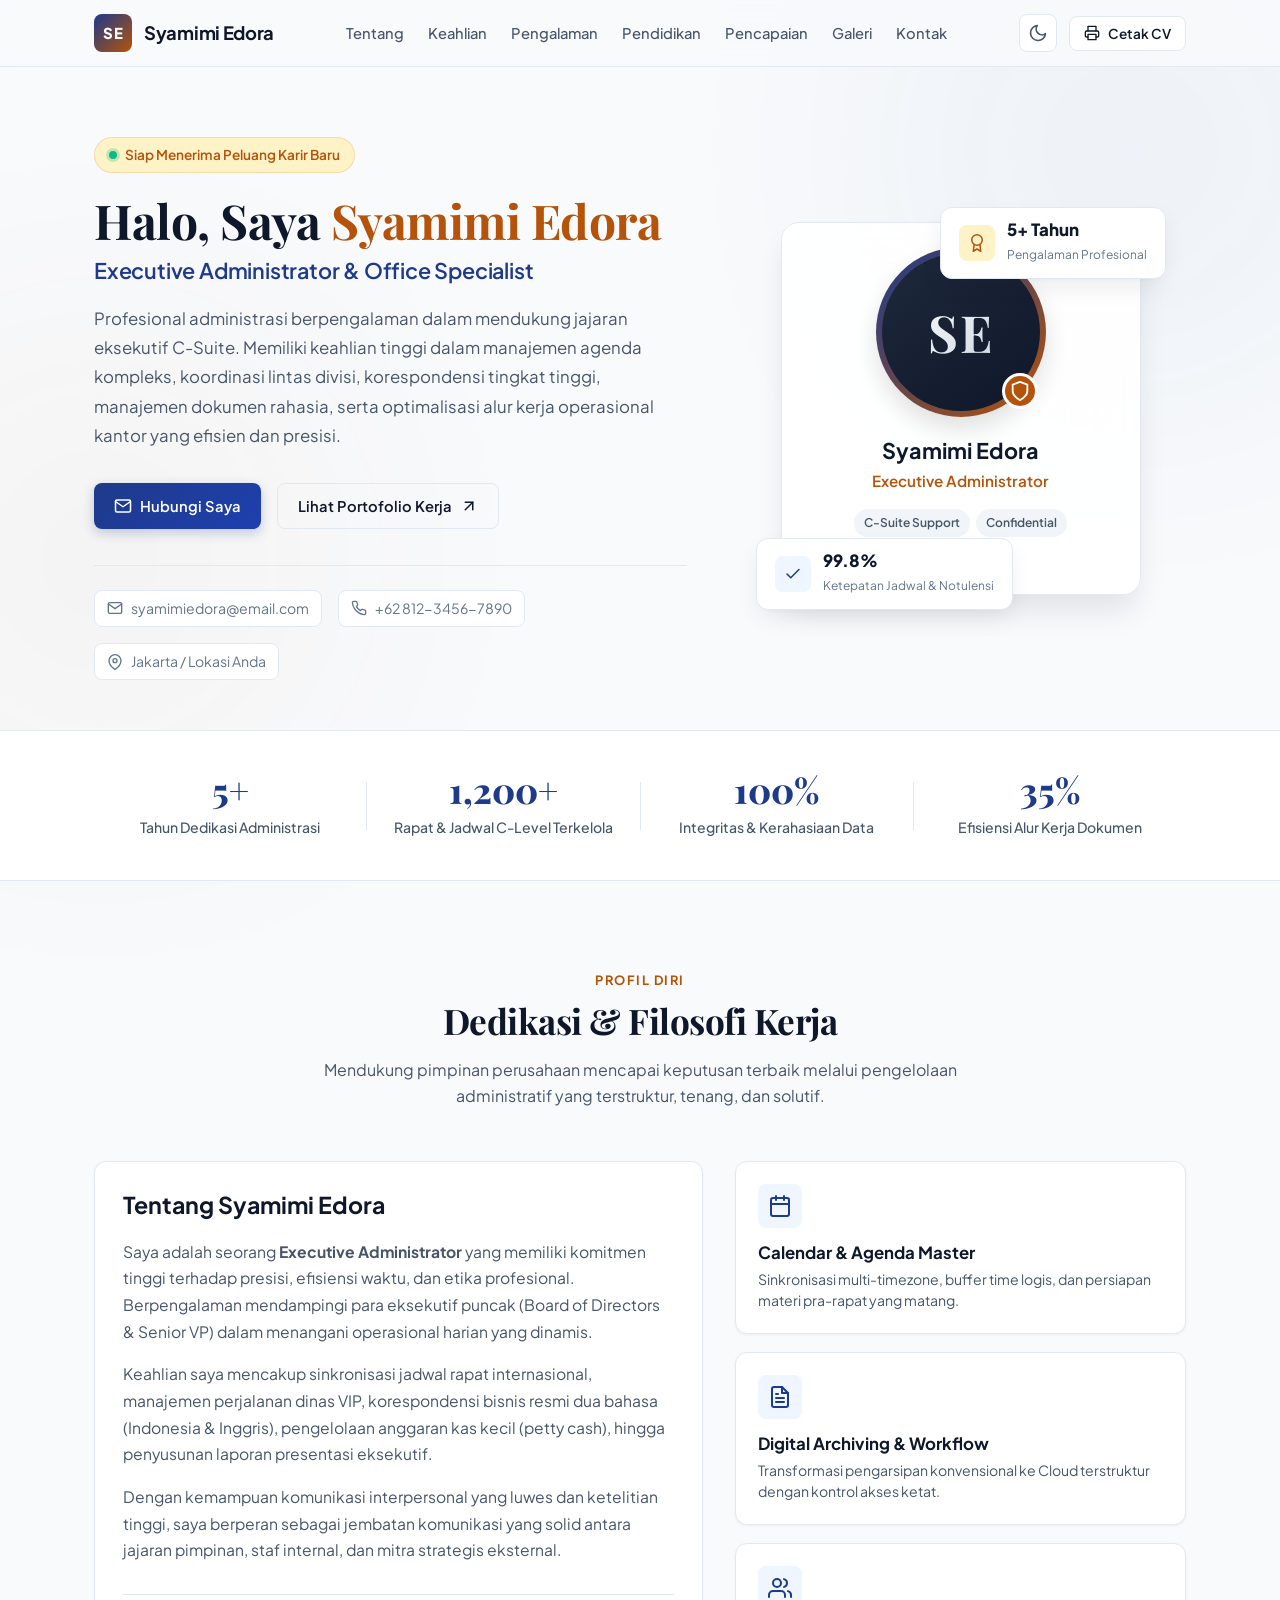
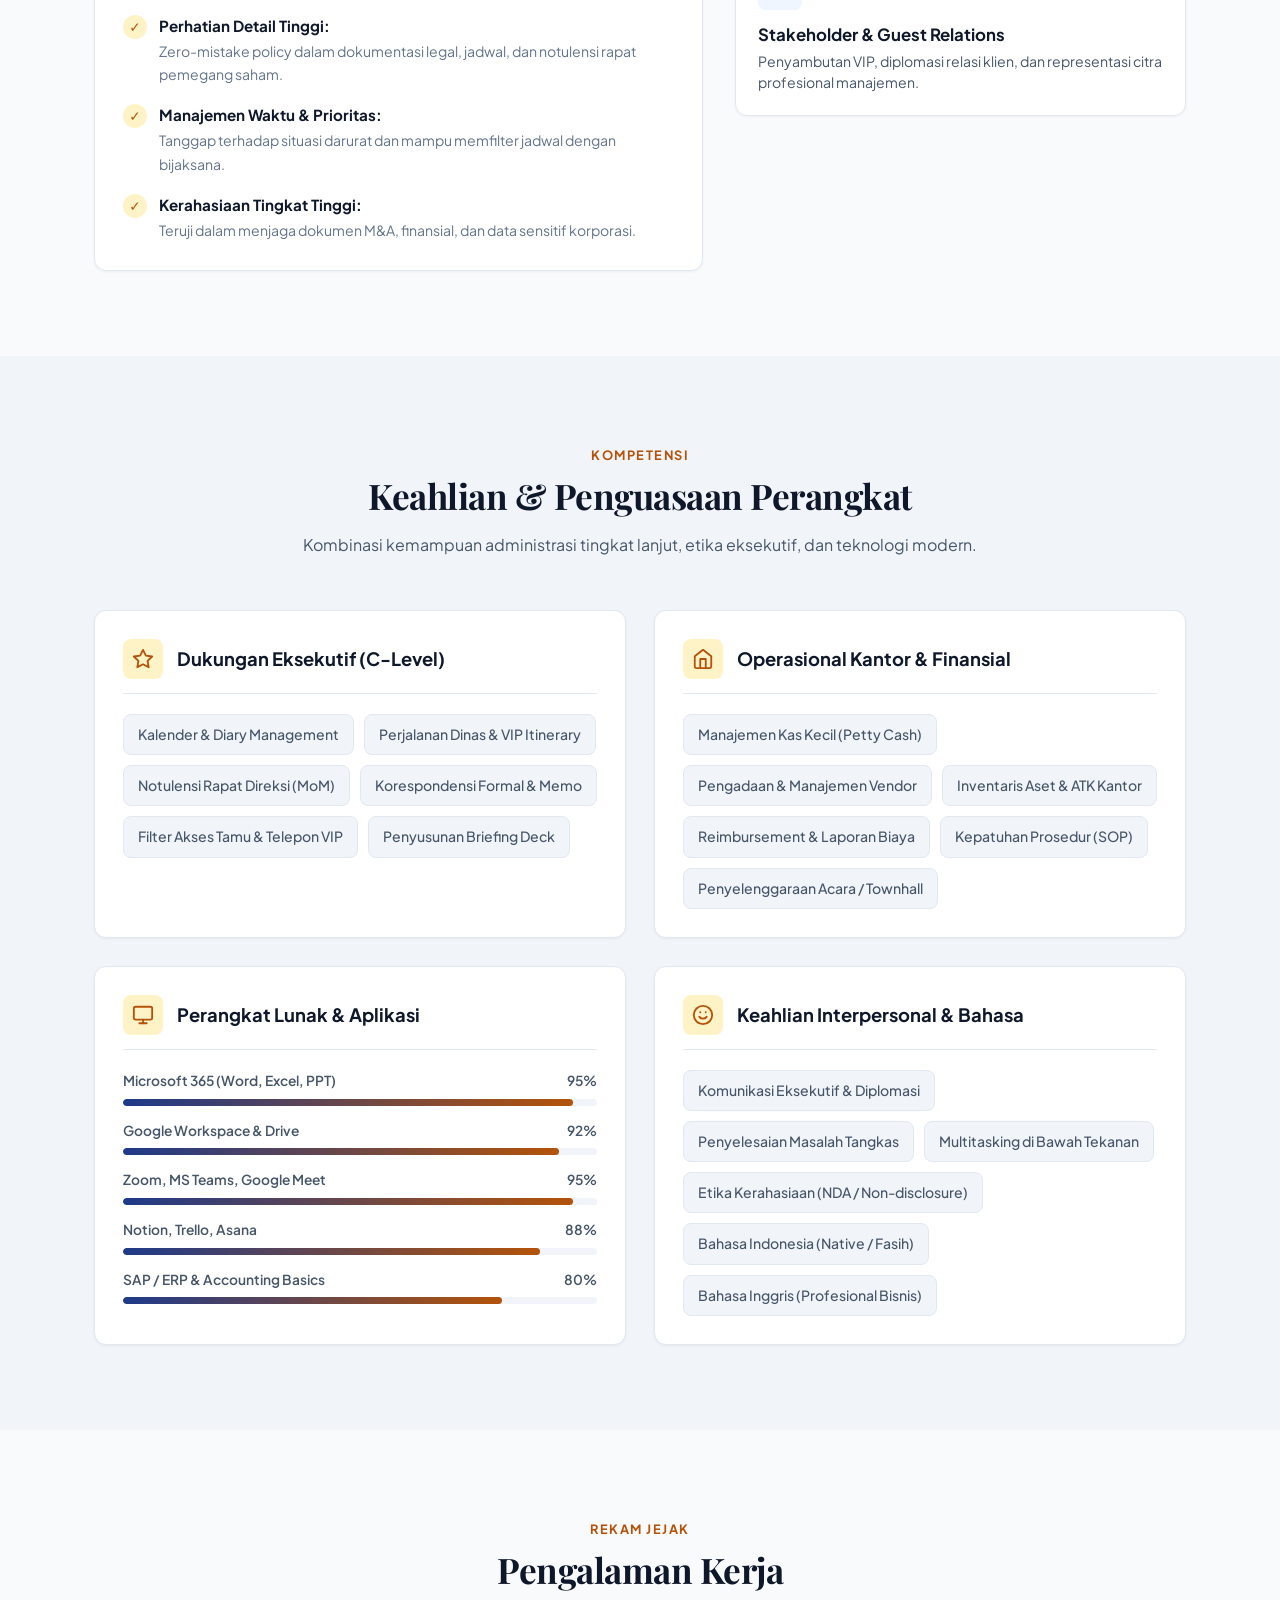
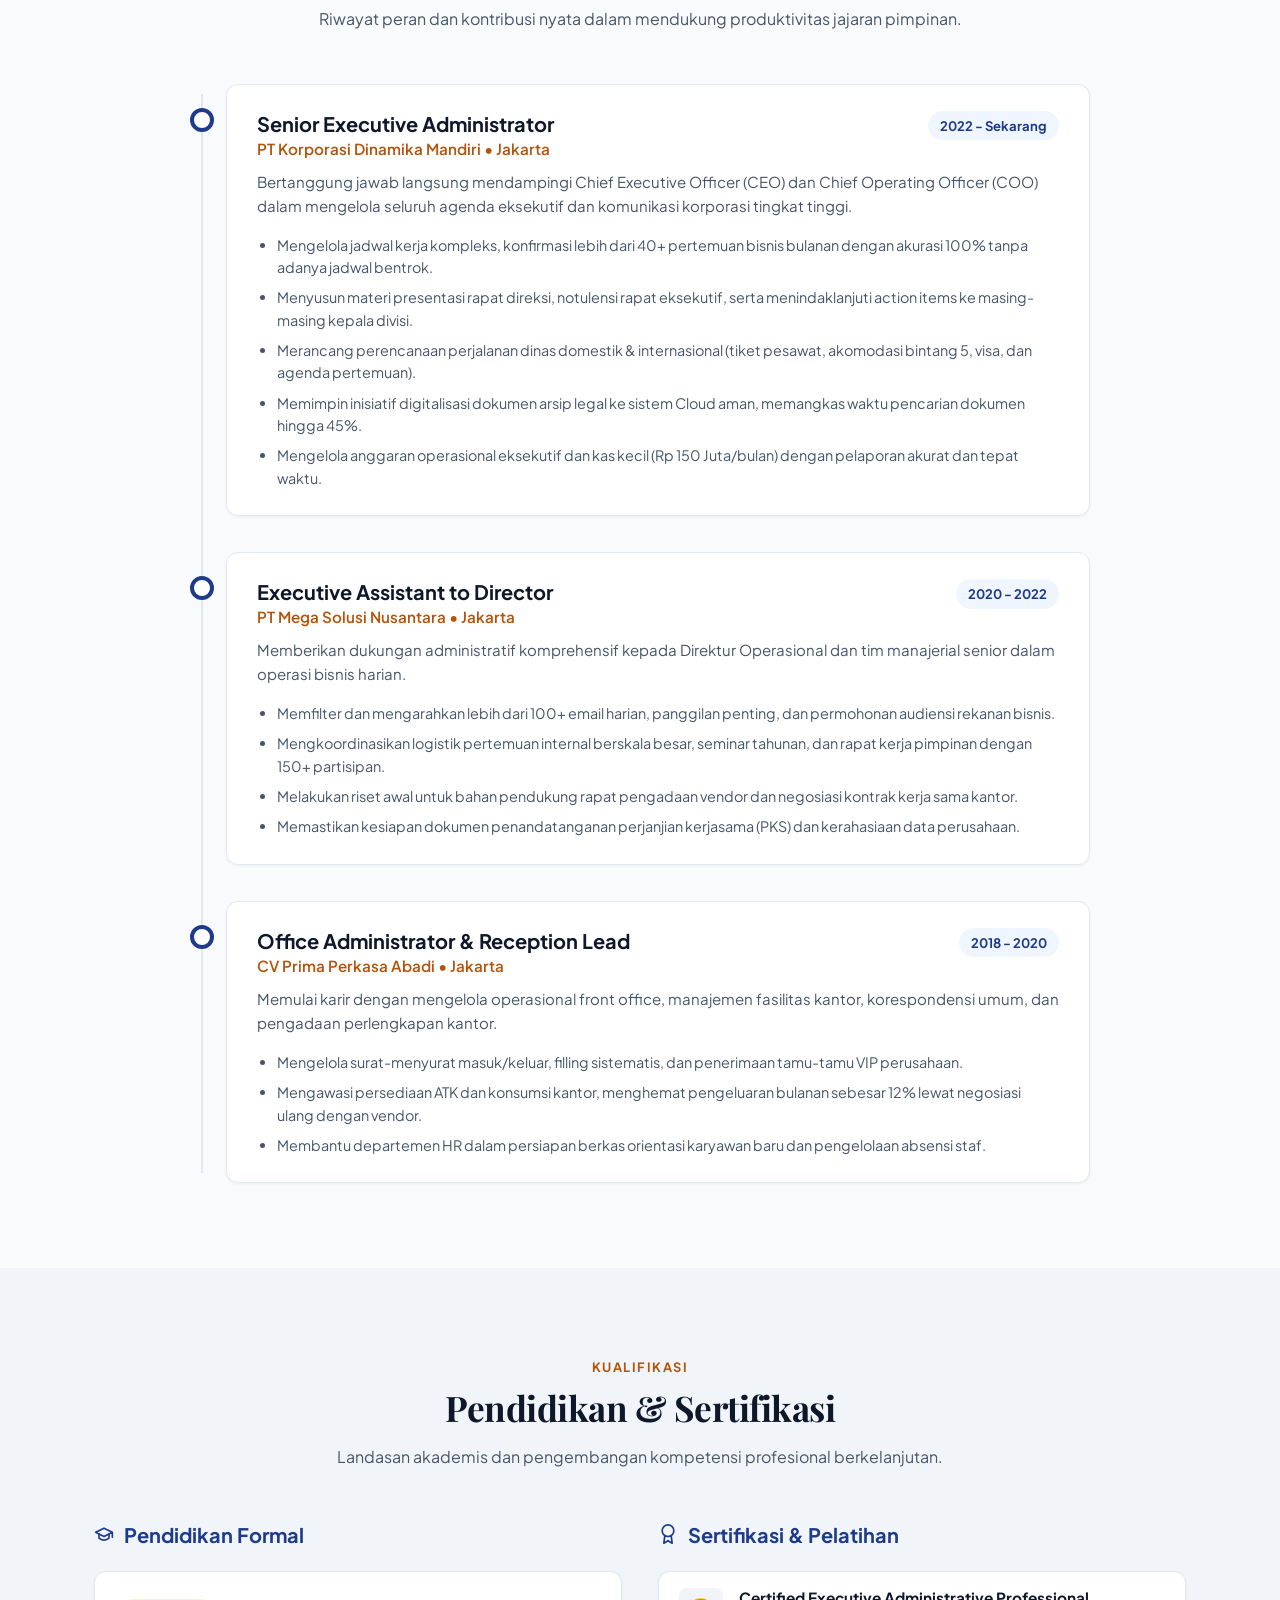
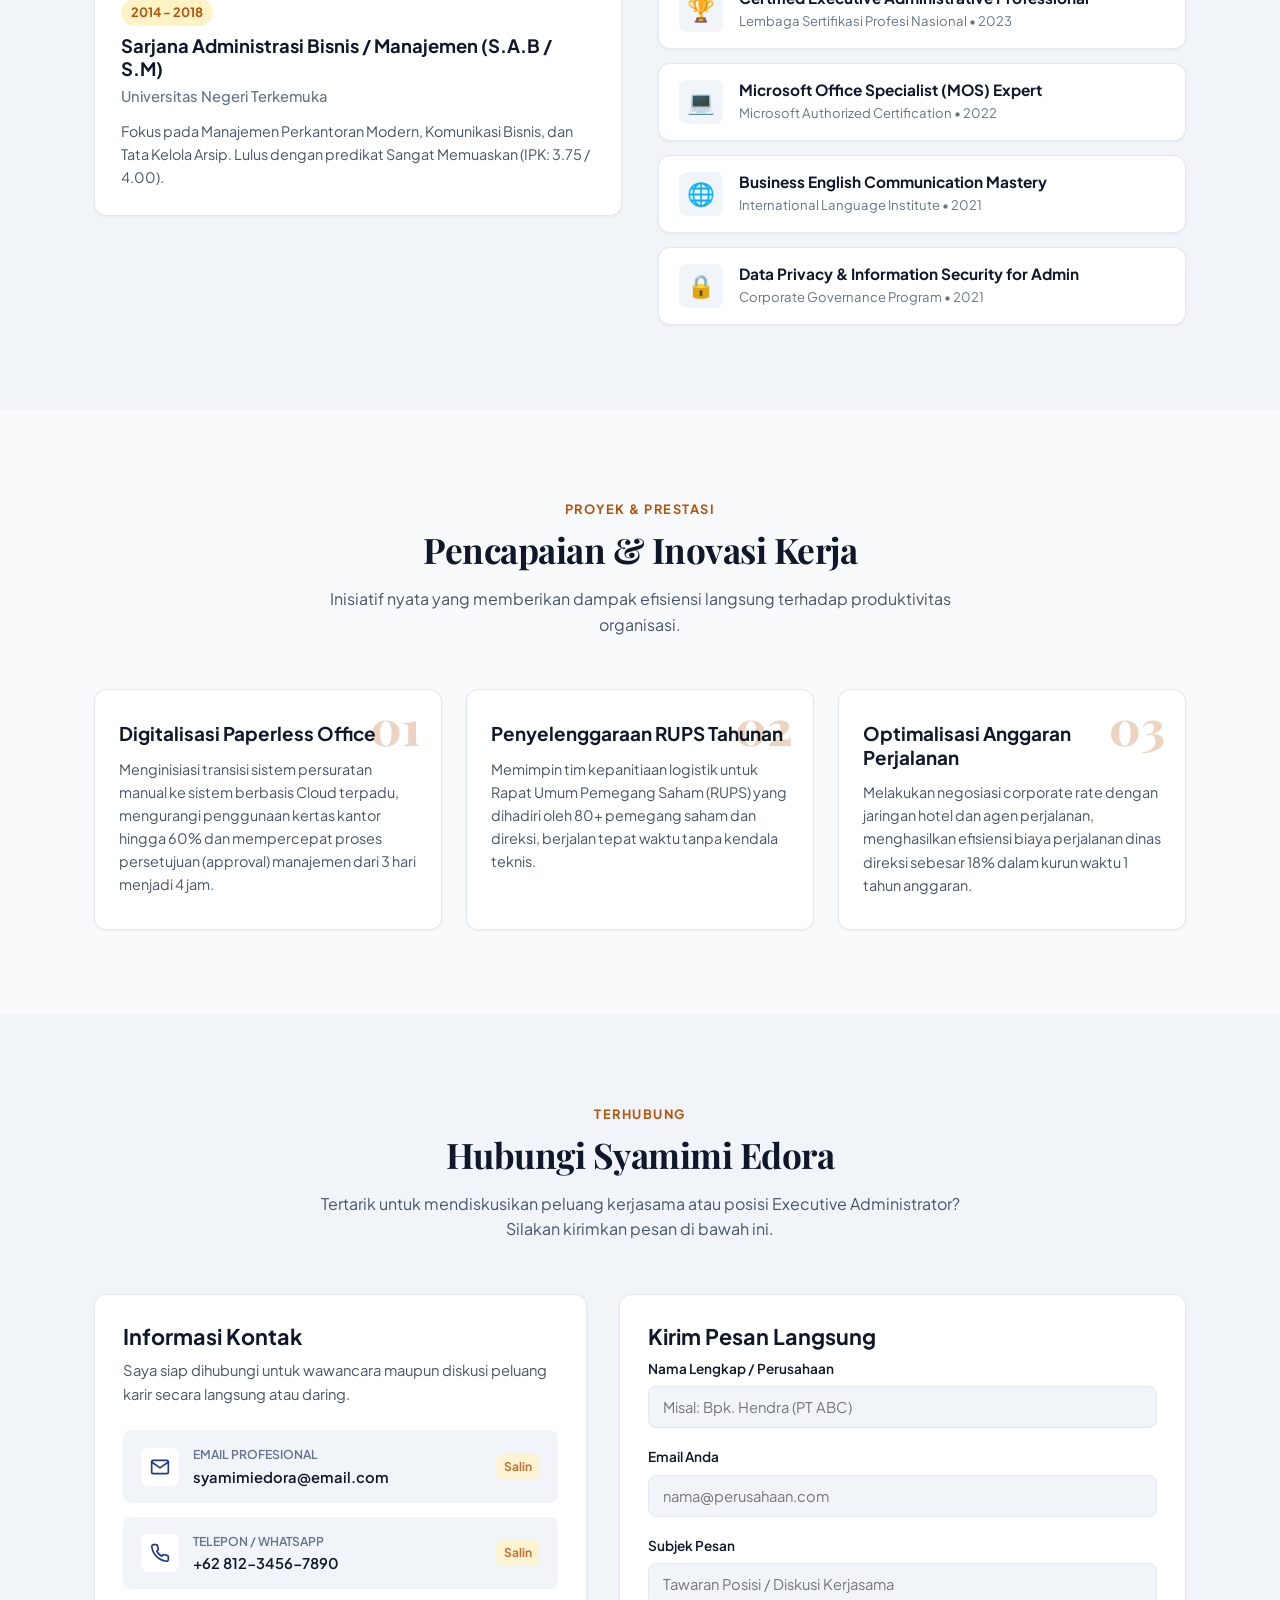
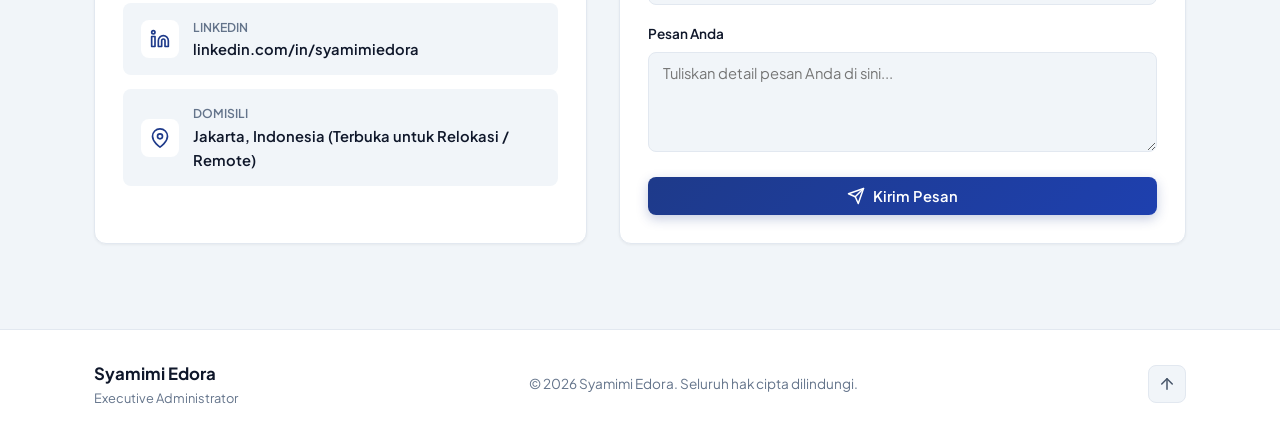
==== index.html @ 19a891e6 "Initial commit: Website CV dan Galeri Kegiatan Syamimi Edora" ====
<!DOCTYPE html>
<html lang="id">
<head>
    <meta charset="UTF-8">
    <meta name="viewport" content="width=device-width, initial-scale=1.0">
    <meta name="description" content="Curriculum Vitae Profesional Syamimi Edora - Executive Administrator / Executive Assistant">
    <meta name="keywords" content="Syamimi Edora, CV, Executive Admin, Executive Assistant, Administrasi Perkantoran">
    <title>Syamimi Edora | Executive Administrator CV</title>
    
    <!-- Google Fonts -->
    <link rel="preconnect" href="https://fonts.googleapis.com">
    <link rel="preconnect" href="https://fonts.gstatic.com" crossorigin>
    <link href="https://fonts.googleapis.com/css2?family=Plus+Jakarta+Sans:wght@300;400;500;600;700;800&family=Playfair+Display:ital,wght@0,600;0,700;1,600&display=swap" rel="stylesheet">
    
    <!-- CSS File -->
    <link rel="stylesheet" href="style.css">
</head>
<body>
    <!-- Background Gradient Glows -->
    <div class="bg-glow bg-glow-1"></div>
    <div class="bg-glow bg-glow-2"></div>

    <!-- Navigation Header -->
    <header class="navbar" id="navbar">
        <div class="nav-container">
            <a href="#hero" class="nav-logo">
                <span class="logo-badge">SE</span>
                <span class="logo-text">Syamimi Edora</span>
            </a>

            <nav class="nav-menu" id="navMenu">
                <a href="#tentang" class="nav-link">Tentang</a>
                <a href="#keahlian" class="nav-link">Keahlian</a>
                <a href="#pengalaman" class="nav-link">Pengalaman</a>
                <a href="#pendidikan" class="nav-link">Pendidikan</a>
                <a href="#pencapaian" class="nav-link">Pencapaian</a>
                <a href="galeri.html" class="nav-link">Galeri</a>
                <a href="#kontak" class="nav-link">Kontak</a>
            </nav>

            <div class="nav-actions">
                <!-- Theme Toggle Button -->
                <button id="themeToggle" class="btn-icon" aria-label="Ganti Tema Mode">
                    <svg class="sun-icon" xmlns="http://www.w3.org/2000/svg" width="20" height="20" viewBox="0 0 24 24" fill="none" stroke="currentColor" stroke-width="2" stroke-linecap="round" stroke-linejoin="round"><circle cx="12" cy="12" r="5"/><path d="M12 1v2M12 21v2M4.2 4.2l1.4 1.4M18.4 18.4l1.4 1.4M1 12h2M21 12h2M4.2 19.8l1.4-1.4M18.4 5.6l1.4-1.4"/></svg>
                    <svg class="moon-icon" xmlns="http://www.w3.org/2000/svg" width="20" height="20" viewBox="0 0 24 24" fill="none" stroke="currentColor" stroke-width="2" stroke-linecap="round" stroke-linejoin="round"><path d="M21 12.79A9 9 0 1 1 11.21 3 7 7 0 0 0 21 12.79z"/></svg>
                </button>

                <!-- Print / PDF Button -->
                <button id="printBtn" class="btn btn-secondary btn-sm" title="Cetak atau simpan sebagai PDF">
                    <svg xmlns="http://www.w3.org/2000/svg" width="16" height="16" viewBox="0 0 24 24" fill="none" stroke="currentColor" stroke-width="2" stroke-linecap="round" stroke-linejoin="round"><polyline points="6 9 6 2 18 2 18 9"/><path d="M6 18H4a2 2 0 0 1-2-2v-5a2 2 0 0 1 2-2h16a2 2 0 0 1 2 2v5a2 2 0 0 1-2 2h-2"/><rect x="6" y="14" width="12" height="8"/></svg>
                    <span>Cetak CV</span>
                </button>

                <!-- Mobile Menu Toggle -->
                <button id="mobileMenuBtn" class="mobile-toggle" aria-label="Buka Menu">
                    <span></span>
                    <span></span>
                    <span></span>
                </button>
            </div>
        </div>
    </header>

    <main>
        <!-- Hero Section -->
        <section class="hero-section" id="hero">
            <div class="container hero-grid">
                <div class="hero-content">
                    <div class="hero-badge">
                        <span class="status-dot"></span>
                        <span>Siap Menerima Peluang Karir Baru</span>
                    </div>

                    <h1 class="hero-title">
                        Halo, Saya <span class="highlight">Syamimi Edora</span>
                    </h1>
                    <h2 class="hero-subtitle">Executive Administrator & Office Specialist</h2>

                    <p class="hero-description">
                        Profesional administrasi berpengalaman dalam mendukung jajaran eksekutif C-Suite. Memiliki keahlian tinggi dalam manajemen agenda kompleks, koordinasi lintas divisi, korespondensi tingkat tinggi, manajemen dokumen rahasia, serta optimalisasi alur kerja operasional kantor yang efisien dan presisi.
                    </p>

                    <div class="hero-cta">
                        <a href="#kontak" class="btn btn-primary">
                            <svg xmlns="http://www.w3.org/2000/svg" width="18" height="18" viewBox="0 0 24 24" fill="none" stroke="currentColor" stroke-width="2" stroke-linecap="round" stroke-linejoin="round"><path d="M4 4h16c1.1 0 2 .9 2 2v12c0 1.1-.9 2-2 2H4c-1.1 0-2-.9-2-2V6c0-1.1.9-2 2-2z"/><polyline points="22,6 12,13 2,6"/></svg>
                            <span>Hubungi Saya</span>
                        </a>
                        <a href="#pengalaman" class="btn btn-outline">
                            <span>Lihat Portofolio Kerja</span>
                            <svg xmlns="http://www.w3.org/2000/svg" width="18" height="18" viewBox="0 0 24 24" fill="none" stroke="currentColor" stroke-width="2" stroke-linecap="round" stroke-linejoin="round"><line x1="7" y1="17" x2="17" y2="7"/><polyline points="7 7 17 7 17 17"/></svg>
                        </a>
                    </div>

                    <!-- Contact Quick Info -->
                    <div class="hero-quick-info">
                        <div class="info-item" onclick="copyText('syamimiedora@email.com', 'Email berhasil disalin!')">
                            <svg xmlns="http://www.w3.org/2000/svg" width="16" height="16" viewBox="0 0 24 24" fill="none" stroke="currentColor" stroke-width="2" stroke-linecap="round" stroke-linejoin="round"><path d="M4 4h16c1.1 0 2 .9 2 2v12c0 1.1-.9 2-2 2H4c-1.1 0-2-.9-2-2V6c0-1.1.9-2 2-2z"/><polyline points="22,6 12,13 2,6"/></svg>
                            <span>syamimiedora@email.com</span>
                        </div>
                        <div class="info-item" onclick="copyText('+62 812-3456-7890', 'Nomor telepon disalin!')">
                            <svg xmlns="http://www.w3.org/2000/svg" width="16" height="16" viewBox="0 0 24 24" fill="none" stroke="currentColor" stroke-width="2" stroke-linecap="round" stroke-linejoin="round"><path d="M22 16.92v3a2 2 0 0 1-2.18 2 19.79 19.79 0 0 1-8.63-3.07 19.5 19.5 0 0 1-6-6 19.79 19.79 0 0 1-3.07-8.67A2 2 0 0 1 4.11 2h3a2 2 0 0 1 2 1.72 12.84 12.84 0 0 0 .7 2.81 2 2 0 0 1-.45 2.11L8.09 9.91a16 16 0 0 0 6 6l1.27-1.27a2 2 0 0 1 2.11-.45 12.84 12.84 0 0 0 2.81.7A2 2 0 0 1 22 16.92z"/></svg>
                            <span>+62 812-3456-7890</span>
                        </div>
                        <div class="info-item">
                            <svg xmlns="http://www.w3.org/2000/svg" width="16" height="16" viewBox="0 0 24 24" fill="none" stroke="currentColor" stroke-width="2" stroke-linecap="round" stroke-linejoin="round"><path d="M21 10c0 7-9 13-9 13s-9-6-9-13a9 9 0 0 1 18 0z"/><circle cx="12" cy="10" r="3"/></svg>
                            <span>Jakarta / Lokasi Anda</span>
                        </div>
                    </div>
                </div>

                <!-- Hero Profile Card / Avatar -->
                <div class="hero-visual">
                    <div class="profile-card">
                        <div class="card-glass-frame">
                            <div class="profile-image-container">
                                <!-- Placeholder avatar with modern illustration or user photo -->
                                <div class="avatar-placeholder">
                                    <span class="avatar-initials">SE</span>
                                    <div class="avatar-badge-icon">
                                        <svg xmlns="http://www.w3.org/2000/svg" width="22" height="22" viewBox="0 0 24 24" fill="none" stroke="currentColor" stroke-width="2" stroke-linecap="round" stroke-linejoin="round"><path d="M12 22s8-4 8-10V5l-8-3-8 3v7c0 6 8 10 8 10z"/></svg>
                                    </div>
                                </div>
                            </div>
                            <div class="profile-card-details">
                                <h3 class="profile-name">Syamimi Edora</h3>
                                <p class="profile-role">Executive Administrator</p>
                                <div class="profile-tags">
                                    <span class="tag">C-Suite Support</span>
                                    <span class="tag">Confidential</span>
                                    <span class="tag">Workflow Pro</span>
                                </div>
                            </div>
                        </div>

                        <!-- Floating Stat Badge 1 -->
                        <div class="floating-badge badge-top-right">
                            <div class="badge-icon icon-gold">
                                <svg xmlns="http://www.w3.org/2000/svg" width="18" height="18" viewBox="0 0 24 24" fill="none" stroke="currentColor" stroke-width="2" stroke-linecap="round" stroke-linejoin="round"><circle cx="12" cy="8" r="7"/><polyline points="8.21 13.89 7 23 12 20 17 23 15.79 13.88"/></svg>
                            </div>
                            <div>
                                <strong class="badge-num">5+ Tahun</strong>
                                <span class="badge-lbl">Pengalaman Profesional</span>
                            </div>
                        </div>

                        <!-- Floating Stat Badge 2 -->
                        <div class="floating-badge badge-bottom-left">
                            <div class="badge-icon icon-blue">
                                <svg xmlns="http://www.w3.org/2000/svg" width="18" height="18" viewBox="0 0 24 24" fill="none" stroke="currentColor" stroke-width="2" stroke-linecap="round" stroke-linejoin="round"><polyline points="20 6 9 17 4 12"/></svg>
                            </div>
                            <div>
                                <strong class="badge-num">99.8%</strong>
                                <span class="badge-lbl">Ketepatan Jadwal & Notulensi</span>
                            </div>
                        </div>
                    </div>
                </div>
            </div>
        </section>

        <!-- Stats / Overview Banner -->
        <section class="metrics-banner">
            <div class="container banner-grid">
                <div class="metric-box">
                    <span class="metric-number">5+</span>
                    <span class="metric-label">Tahun Dedikasi Administrasi</span>
                </div>
                <div class="metric-divider"></div>
                <div class="metric-box">
                    <span class="metric-number">1,200+</span>
                    <span class="metric-label">Rapat & Jadwal C-Level Terkelola</span>
                </div>
                <div class="metric-divider"></div>
                <div class="metric-box">
                    <span class="metric-number">100%</span>
                    <span class="metric-label">Integritas & Kerahasiaan Data</span>
                </div>
                <div class="metric-divider"></div>
                <div class="metric-box">
                    <span class="metric-number">35%</span>
                    <span class="metric-label">Efisiensi Alur Kerja Dokumen</span>
                </div>
            </div>
        </section>

        <!-- Tentang Saya Section -->
        <section class="section" id="tentang">
            <div class="container">
                <div class="section-header">
                    <span class="section-tag">PROFIL DIRI</span>
                    <h2 class="section-title">Dedikasi & Filosofi Kerja</h2>
                    <p class="section-desc">Mendukung pimpinan perusahaan mencapai keputusan terbaik melalui pengelolaan administratif yang terstruktur, tenang, dan solutif.</p>
                </div>

                <div class="about-grid">
                    <div class="about-text-card card">
                        <h3 class="card-title">Tentang Syamimi Edora</h3>
                        <p class="paragraph">
                            Saya adalah seorang <strong>Executive Administrator</strong> yang memiliki komitmen tinggi terhadap presisi, efisiensi waktu, dan etika profesional. Berpengalaman mendampingi para eksekutif puncak (Board of Directors & Senior VP) dalam menangani operasional harian yang dinamis.
                        </p>
                        <p class="paragraph">
                            Keahlian saya mencakup sinkronisasi jadwal rapat internasional, manajemen perjalanan dinas VIP, korespondensi bisnis resmi dua bahasa (Indonesia & Inggris), pengelolaan anggaran kas kecil (petty cash), hingga penyusunan laporan presentasi eksekutif.
                        </p>
                        <p class="paragraph">
                            Dengan kemampuan komunikasi interpersonal yang luwes dan ketelitian tinggi, saya berperan sebagai jembatan komunikasi yang solid antara jajaran pimpinan, staf internal, dan mitra strategis eksternal.
                        </p>

                        <div class="about-highlights">
                            <div class="highlight-item">
                                <span class="check-icon">✓</span>
                                <div>
                                    <strong>Perhatian Detail Tinggi:</strong>
                                    <p>Zero-mistake policy dalam dokumentasi legal, jadwal, dan notulensi rapat pemegang saham.</p>
                                </div>
                            </div>
                            <div class="highlight-item">
                                <span class="check-icon">✓</span>
                                <div>
                                    <strong>Manajemen Waktu & Prioritas:</strong>
                                    <p>Tanggap terhadap situasi darurat dan mampu memfilter jadwal dengan bijaksana.</p>
                                </div>
                            </div>
                            <div class="highlight-item">
                                <span class="check-icon">✓</span>
                                <div>
                                    <strong>Kerahasiaan Tingkat Tinggi:</strong>
                                    <p>Teruji dalam menjaga dokumen M&A, finansial, dan data sensitif korporasi.</p>
                                </div>
                            </div>
                        </div>
                    </div>

                    <div class="about-side-cards">
                        <div class="card pillar-card">
                            <div class="pillar-icon">
                                <svg xmlns="http://www.w3.org/2000/svg" width="24" height="24" viewBox="0 0 24 24" fill="none" stroke="currentColor" stroke-width="2" stroke-linecap="round" stroke-linejoin="round"><rect x="3" y="4" width="18" height="18" rx="2" ry="2"/><line x1="16" y1="2" x2="16" y2="6"/><line x1="8" y1="2" x2="8" y2="6"/><line x1="3" y1="10" x2="21" y2="10"/></svg>
                            </div>
                            <h4>Calendar & Agenda Master</h4>
                            <p>Sinkronisasi multi-timezone, buffer time logis, dan persiapan materi pra-rapat yang matang.</p>
                        </div>

                        <div class="card pillar-card">
                            <div class="pillar-icon">
                                <svg xmlns="http://www.w3.org/2000/svg" width="24" height="24" viewBox="0 0 24 24" fill="none" stroke="currentColor" stroke-width="2" stroke-linecap="round" stroke-linejoin="round"><path d="M14 2H6a2 2 0 0 0-2 2v16a2 2 0 0 0 2 2h12a2 2 0 0 0 2-2V8z"/><polyline points="14 2 14 8 20 8"/><line x1="16" y1="13" x2="8" y2="13"/><line x1="16" y1="17" x2="8" y2="17"/><polyline points="10 9 9 9 8 9"/></svg>
                            </div>
                            <h4>Digital Archiving & Workflow</h4>
                            <p>Transformasi pengarsipan konvensional ke Cloud terstruktur dengan kontrol akses ketat.</p>
                        </div>

                        <div class="card pillar-card">
                            <div class="pillar-icon">
                                <svg xmlns="http://www.w3.org/2000/svg" width="24" height="24" viewBox="0 0 24 24" fill="none" stroke="currentColor" stroke-width="2" stroke-linecap="round" stroke-linejoin="round"><path d="M17 21v-2a4 4 0 0 0-4-4H5a4 4 0 0 0-4 4v2"/><circle cx="9" cy="7" r="4"/><path d="M23 21v-2a4 4 0 0 0-3-3.87"/><path d="M16 3.13a4 4 0 0 1 0 7.75"/></svg>
                            </div>
                            <h4>Stakeholder & Guest Relations</h4>
                            <p>Penyambutan VIP, diplomasi relasi klien, dan representasi citra profesional manajemen.</p>
                        </div>
                    </div>
                </div>
            </div>
        </section>

        <!-- Keahlian & Kompetensi Section -->
        <section class="section bg-alt" id="keahlian">
            <div class="container">
                <div class="section-header">
                    <span class="section-tag">KOMPETENSI</span>
                    <h2 class="section-title">Keahlian & Penguasaan Perangkat</h2>
                    <p class="section-desc">Kombinasi kemampuan administrasi tingkat lanjut, etika eksekutif, dan teknologi modern.</p>
                </div>

                <div class="skills-grid">
                    <!-- Kategori 1: Dukungan Eksekutif -->
                    <div class="card skill-group">
                        <div class="skill-group-header">
                            <div class="skill-icon-wrap">
                                <svg xmlns="http://www.w3.org/2000/svg" width="22" height="22" viewBox="0 0 24 24" fill="none" stroke="currentColor" stroke-width="2" stroke-linecap="round" stroke-linejoin="round"><polygon points="12 2 15.09 8.26 22 9.27 17 14.14 18.18 21.02 12 17.77 5.82 21.02 7 14.14 2 9.27 8.91 8.26 12 2"/></svg>
                            </div>
                            <h3>Dukungan Eksekutif (C-Level)</h3>
                        </div>
                        <ul class="skill-pill-list">
                            <li><span>Kalender & Diary Management</span></li>
                            <li><span>Perjalanan Dinas & VIP Itinerary</span></li>
                            <li><span>Notulensi Rapat Direksi (MoM)</span></li>
                            <li><span>Korespondensi Formal & Memo</span></li>
                            <li><span>Filter Akses Tamu & Telepon VIP</span></li>
                            <li><span>Penyusunan Briefing Deck</span></li>
                        </ul>
                    </div>

                    <!-- Kategori 2: Operasional & Kantor -->
                    <div class="card skill-group">
                        <div class="skill-group-header">
                            <div class="skill-icon-wrap">
                                <svg xmlns="http://www.w3.org/2000/svg" width="22" height="22" viewBox="0 0 24 24" fill="none" stroke="currentColor" stroke-width="2" stroke-linecap="round" stroke-linejoin="round"><path d="M3 9l9-7 9 7v11a2 2 0 0 1-2 2H5a2 2 0 0 1-2-2z"/><polyline points="9 22 9 12 15 12 15 22"/></svg>
                            </div>
                            <h3>Operasional Kantor & Finansial</h3>
                        </div>
                        <ul class="skill-pill-list">
                            <li><span>Manajemen Kas Kecil (Petty Cash)</span></li>
                            <li><span>Pengadaan & Manajemen Vendor</span></li>
                            <li><span>Inventaris Aset & ATK Kantor</span></li>
                            <li><span>Reimbursement & Laporan Biaya</span></li>
                            <li><span>Kepatuhan Prosedur (SOP)</span></li>
                            <li><span>Penyelenggaraan Acara / Townhall</span></li>
                        </ul>
                    </div>

                    <!-- Kategori 3: Software & Teknologi -->
                    <div class="card skill-group">
                        <div class="skill-group-header">
                            <div class="skill-icon-wrap">
                                <svg xmlns="http://www.w3.org/2000/svg" width="22" height="22" viewBox="0 0 24 24" fill="none" stroke="currentColor" stroke-width="2" stroke-linecap="round" stroke-linejoin="round"><rect x="2" y="3" width="20" height="14" rx="2" ry="2"/><line x1="8" y1="21" x2="16" y2="21"/><line x1="12" y1="17" x2="12" y2="21"/></svg>
                            </div>
                            <h3>Perangkat Lunak & Aplikasi</h3>
                        </div>
                        
                        <div class="tech-progress-list">
                            <div class="progress-item">
                                <div class="progress-labels">
                                    <span>Microsoft 365 (Word, Excel, PPT)</span>
                                    <span>95%</span>
                                </div>
                                <div class="progress-bar-bg"><div class="progress-bar-fill" style="width: 95%;"></div></div>
                            </div>
                            <div class="progress-item">
                                <div class="progress-labels">
                                    <span>Google Workspace & Drive</span>
                                    <span>92%</span>
                                </div>
                                <div class="progress-bar-bg"><div class="progress-bar-fill" style="width: 92%;"></div></div>
                            </div>
                            <div class="progress-item">
                                <div class="progress-labels">
                                    <span>Zoom, MS Teams, Google Meet</span>
                                    <span>95%</span>
                                </div>
                                <div class="progress-bar-bg"><div class="progress-bar-fill" style="width: 95%;"></div></div>
                            </div>
                            <div class="progress-item">
                                <div class="progress-labels">
                                    <span>Notion, Trello, Asana</span>
                                    <span>88%</span>
                                </div>
                                <div class="progress-bar-bg"><div class="progress-bar-fill" style="width: 88%;"></div></div>
                            </div>
                            <div class="progress-item">
                                <div class="progress-labels">
                                    <span>SAP / ERP & Accounting Basics</span>
                                    <span>80%</span>
                                </div>
                                <div class="progress-bar-bg"><div class="progress-bar-fill" style="width: 80%;"></div></div>
                            </div>
                        </div>
                    </div>

                    <!-- Kategori 4: Soft Skills & Bahasa -->
                    <div class="card skill-group">
                        <div class="skill-group-header">
                            <div class="skill-icon-wrap">
                                <svg xmlns="http://www.w3.org/2000/svg" width="22" height="22" viewBox="0 0 24 24" fill="none" stroke="currentColor" stroke-width="2" stroke-linecap="round" stroke-linejoin="round"><circle cx="12" cy="12" r="10"/><path d="M8 14s1.5 2 4 2 4-2 4-2"/><line x1="9" y1="9" x2="9.01" y2="9"/><line x1="15" y1="9" x2="15.01" y2="9"/></svg>
                            </div>
                            <h3>Keahlian Interpersonal & Bahasa</h3>
                        </div>
                        <ul class="skill-pill-list">
                            <li><span>Komunikasi Eksekutif & Diplomasi</span></li>
                            <li><span>Penyelesaian Masalah Tangkas</span></li>
                            <li><span>Multitasking di Bawah Tekanan</span></li>
                            <li><span>Etika Kerahasiaan (NDA / Non-disclosure)</span></li>
                            <li><span>Bahasa Indonesia (Native / Fasih)</span></li>
                            <li><span>Bahasa Inggris (Profesional Bisnis)</span></li>
                        </ul>
                    </div>
                </div>
            </div>
        </section>

        <!-- Pengalaman Kerja Section -->
        <section class="section" id="pengalaman">
            <div class="container">
                <div class="section-header">
                    <span class="section-tag">REKAM JEJAK</span>
                    <h2 class="section-title">Pengalaman Kerja</h2>
                    <p class="section-desc">Riwayat peran dan kontribusi nyata dalam mendukung produktivitas jajaran pimpinan.</p>
                </div>

                <div class="timeline">
                    <!-- Role 1 -->
                    <div class="timeline-item">
                        <div class="timeline-marker"></div>
                        <div class="timeline-card card">
                            <div class="timeline-header">
                                <div>
                                    <h3 class="role-title">Senior Executive Administrator</h3>
                                    <h4 class="company-name">PT Korporasi Dinamika Mandiri • Jakarta</h4>
                                </div>
                                <span class="badge-period">2022 - Sekarang</span>
                            </div>

                            <p class="role-summary">
                                Bertanggung jawab langsung mendampingi Chief Executive Officer (CEO) dan Chief Operating Officer (COO) dalam mengelola seluruh agenda eksekutif dan komunikasi korporasi tingkat tinggi.
                            </p>

                            <ul class="duty-list">
                                <li>Mengelola jadwal kerja kompleks, konfirmasi lebih dari 40+ pertemuan bisnis bulanan dengan akurasi 100% tanpa adanya jadwal bentrok.</li>
                                <li>Menyusun materi presentasi rapat direksi, notulensi rapat eksekutif, serta menindaklanjuti action items ke masing-masing kepala divisi.</li>
                                <li>Merancang perencanaan perjalanan dinas domestik & internasional (tiket pesawat, akomodasi bintang 5, visa, dan agenda pertemuan).</li>
                                <li>Memimpin inisiatif digitalisasi dokumen arsip legal ke sistem Cloud aman, memangkas waktu pencarian dokumen hingga 45%.</li>
                                <li>Mengelola anggaran operasional eksekutif dan kas kecil (Rp 150 Juta/bulan) dengan pelaporan akurat dan tepat waktu.</li>
                            </ul>
                        </div>
                    </div>

                    <!-- Role 2 -->
                    <div class="timeline-item">
                        <div class="timeline-marker"></div>
                        <div class="timeline-card card">
                            <div class="timeline-header">
                                <div>
                                    <h3 class="role-title">Executive Assistant to Director</h3>
                                    <h4 class="company-name">PT Mega Solusi Nusantara • Jakarta</h4>
                                </div>
                                <span class="badge-period">2020 - 2022</span>
                            </div>

                            <p class="role-summary">
                                Memberikan dukungan administratif komprehensif kepada Direktur Operasional dan tim manajerial senior dalam operasi bisnis harian.
                            </p>

                            <ul class="duty-list">
                                <li>Memfilter dan mengarahkan lebih dari 100+ email harian, panggilan penting, dan permohonan audiensi rekanan bisnis.</li>
                                <li>Mengkoordinasikan logistik pertemuan internal berskala besar, seminar tahunan, dan rapat kerja pimpinan dengan 150+ partisipan.</li>
                                <li>Melakukan riset awal untuk bahan pendukung rapat pengadaan vendor dan negosiasi kontrak kerja sama kantor.</li>
                                <li>Memastikan kesiapan dokumen penandatanganan perjanjian kerjasama (PKS) dan kerahasiaan data perusahaan.</li>
                            </ul>
                        </div>
                    </div>

                    <!-- Role 3 -->
                    <div class="timeline-item">
                        <div class="timeline-marker"></div>
                        <div class="timeline-card card">
                            <div class="timeline-header">
                                <div>
                                    <h3 class="role-title">Office Administrator & Reception Lead</h3>
                                    <h4 class="company-name">CV Prima Perkasa Abadi • Jakarta</h4>
                                </div>
                                <span class="badge-period">2018 - 2020</span>
                            </div>

                            <p class="role-summary">
                                Memulai karir dengan mengelola operasional front office, manajemen fasilitas kantor, korespondensi umum, dan pengadaan perlengkapan kantor.
                            </p>

                            <ul class="duty-list">
                                <li>Mengelola surat-menyurat masuk/keluar, filling sistematis, dan penerimaan tamu-tamu VIP perusahaan.</li>
                                <li>Mengawasi persediaan ATK dan konsumsi kantor, menghemat pengeluaran bulanan sebesar 12% lewat negosiasi ulang dengan vendor.</li>
                                <li>Membantu departemen HR dalam persiapan berkas orientasi karyawan baru dan pengelolaan absensi staf.</li>
                            </ul>
                        </div>
                    </div>
                </div>
            </div>
        </section>

        <!-- Pendidikan & Sertifikasi Section -->
        <section class="section bg-alt" id="pendidikan">
            <div class="container">
                <div class="section-header">
                    <span class="section-tag">KUALIFIKASI</span>
                    <h2 class="section-title">Pendidikan & Sertifikasi</h2>
                    <p class="section-desc">Landasan akademis dan pengembangan kompetensi profesional berkelanjutan.</p>
                </div>

                <div class="edu-grid">
                    <!-- Pendidikan -->
                    <div class="edu-column">
                        <h3 class="column-heading">
                            <svg xmlns="http://www.w3.org/2000/svg" width="20" height="20" viewBox="0 0 24 24" fill="none" stroke="currentColor" stroke-width="2" stroke-linecap="round" stroke-linejoin="round"><path d="M22 10v6M2 10l10-5 10 5-10 5z"/><path d="M6 12v5c3 3 9 3 12 0v-5"/></svg>
                            Pendidikan Formal
                        </h3>

                        <div class="card edu-card">
                            <span class="edu-year">2014 - 2018</span>
                            <h4 class="edu-degree">Sarjana Administrasi Bisnis / Manajemen (S.A.B / S.M)</h4>
                            <p class="edu-school">Universitas Negeri Terkemuka</p>
                            <p class="edu-desc">Fokus pada Manajemen Perkantoran Modern, Komunikasi Bisnis, dan Tata Kelola Arsip. Lulus dengan predikat Sangat Memuaskan (IPK: 3.75 / 4.00).</p>
                        </div>
                    </div>

                    <!-- Sertifikasi -->
                    <div class="edu-column">
                        <h3 class="column-heading">
                            <svg xmlns="http://www.w3.org/2000/svg" width="20" height="20" viewBox="0 0 24 24" fill="none" stroke="currentColor" stroke-width="2" stroke-linecap="round" stroke-linejoin="round"><circle cx="12" cy="8" r="7"/><polyline points="8.21 13.89 7 23 12 20 17 23 15.79 13.88"/></svg>
                            Sertifikasi & Pelatihan
                        </h3>

                        <div class="cert-card-list">
                            <div class="card cert-card">
                                <div class="cert-icon">🏆</div>
                                <div class="cert-info">
                                    <h4 class="cert-name">Certified Executive Administrative Professional</h4>
                                    <p class="cert-issuer">Lembaga Sertifikasi Profesi Nasional • 2023</p>
                                </div>
                            </div>

                            <div class="card cert-card">
                                <div class="cert-icon">💻</div>
                                <div class="cert-info">
                                    <h4 class="cert-name">Microsoft Office Specialist (MOS) Expert</h4>
                                    <p class="cert-issuer">Microsoft Authorized Certification • 2022</p>
                                </div>
                            </div>

                            <div class="card cert-card">
                                <div class="cert-icon">🌐</div>
                                <div class="cert-info">
                                    <h4 class="cert-name">Business English Communication Mastery</h4>
                                    <p class="cert-issuer">International Language Institute • 2021</p>
                                </div>
                            </div>

                            <div class="card cert-card">
                                <div class="cert-icon">🔒</div>
                                <div class="cert-info">
                                    <h4 class="cert-name">Data Privacy & Information Security for Admin</h4>
                                    <p class="cert-issuer">Corporate Governance Program • 2021</p>
                                </div>
                            </div>
                        </div>
                    </div>
                </div>
            </div>
        </section>

        <!-- Pencapaian Unggulan Section -->
        <section class="section" id="pencapaian">
            <div class="container">
                <div class="section-header">
                    <span class="section-tag">PROYEK & PRESTASI</span>
                    <h2 class="section-title">Pencapaian & Inovasi Kerja</h2>
                    <p class="section-desc">Inisiatif nyata yang memberikan dampak efisiensi langsung terhadap produktivitas organisasi.</p>
                </div>

                <div class="achievements-grid">
                    <div class="card achievement-card">
                        <div class="achieve-number">01</div>
                        <h3>Digitalisasi Paperless Office</h3>
                        <p>Menginisiasi transisi sistem persuratan manual ke sistem berbasis Cloud terpadu, mengurangi penggunaan kertas kantor hingga 60% dan mempercepat proses persetujuan (approval) manajemen dari 3 hari menjadi 4 jam.</p>
                    </div>

                    <div class="card achievement-card">
                        <div class="achieve-number">02</div>
                        <h3>Penyelenggaraan RUPS Tahunan</h3>
                        <p>Memimpin tim kepanitiaan logistik untuk Rapat Umum Pemegang Saham (RUPS) yang dihadiri oleh 80+ pemegang saham dan direksi, berjalan tepat waktu tanpa kendala teknis.</p>
                    </div>

                    <div class="card achievement-card">
                        <div class="achieve-number">03</div>
                        <h3>Optimalisasi Anggaran Perjalanan</h3>
                        <p>Melakukan negosiasi corporate rate dengan jaringan hotel dan agen perjalanan, menghasilkan efisiensi biaya perjalanan dinas direksi sebesar 18% dalam kurun waktu 1 tahun anggaran.</p>
                    </div>
                </div>
            </div>
        </section>

        <!-- Kontak & Formulir Section -->
        <section class="section bg-alt" id="kontak">
            <div class="container">
                <div class="section-header">
                    <span class="section-tag">TERHUBUNG</span>
                    <h2 class="section-title">Hubungi Syamimi Edora</h2>
                    <p class="section-desc">Tertarik untuk mendiskusikan peluang kerjasama atau posisi Executive Administrator? Silakan kirimkan pesan di bawah ini.</p>
                </div>

                <div class="contact-grid">
                    <!-- Informasi Kontak Detail -->
                    <div class="contact-info-panel card">
                        <h3>Informasi Kontak</h3>
                        <p>Saya siap dihubungi untuk wawancara maupun diskusi peluang karir secara langsung atau daring.</p>

                        <div class="contact-methods">
                            <div class="contact-method-card" onclick="copyText('syamimiedora@email.com', 'Email disalin ke clipboard!')">
                                <div class="cm-icon">
                                    <svg xmlns="http://www.w3.org/2000/svg" width="20" height="20" viewBox="0 0 24 24" fill="none" stroke="currentColor" stroke-width="2" stroke-linecap="round" stroke-linejoin="round"><path d="M4 4h16c1.1 0 2 .9 2 2v12c0 1.1-.9 2-2 2H4c-1.1 0-2-.9-2-2V6c0-1.1.9-2 2-2z"/><polyline points="22,6 12,13 2,6"/></svg>
                                </div>
                                <div class="cm-details">
                                    <span class="cm-label">Email Profesional</span>
                                    <span class="cm-value">syamimiedora@email.com</span>
                                </div>
                                <span class="cm-copy-hint">Salin</span>
                            </div>

                            <div class="contact-method-card" onclick="copyText('+62 812-3456-7890', 'Nomor telepon disalin!')">
                                <div class="cm-icon">
                                    <svg xmlns="http://www.w3.org/2000/svg" width="20" height="20" viewBox="0 0 24 24" fill="none" stroke="currentColor" stroke-width="2" stroke-linecap="round" stroke-linejoin="round"><path d="M22 16.92v3a2 2 0 0 1-2.18 2 19.79 19.79 0 0 1-8.63-3.07 19.5 19.5 0 0 1-6-6 19.79 19.79 0 0 1-3.07-8.67A2 2 0 0 1 4.11 2h3a2 2 0 0 1 2 1.72 12.84 12.84 0 0 0 .7 2.81 2 2 0 0 1-.45 2.11L8.09 9.91a16 16 0 0 0 6 6l1.27-1.27a2 2 0 0 1 2.11-.45 12.84 12.84 0 0 0 2.81.7A2 2 0 0 1 22 16.92z"/></svg>
                                </div>
                                <div class="cm-details">
                                    <span class="cm-label">Telepon / WhatsApp</span>
                                    <span class="cm-value">+62 812-3456-7890</span>
                                </div>
                                <span class="cm-copy-hint">Salin</span>
                            </div>

                            <div class="contact-method-card">
                                <div class="cm-icon">
                                    <svg xmlns="http://www.w3.org/2000/svg" width="20" height="20" viewBox="0 0 24 24" fill="none" stroke="currentColor" stroke-width="2" stroke-linecap="round" stroke-linejoin="round"><path d="M16 8a6 6 0 0 1 6 6v7h-4v-7a2 2 0 0 0-2-2 2 2 0 0 0-2 2v7h-4v-7a6 6 0 0 1 6-6z"/><rect x="2" y="9" width="4" height="12"/><circle cx="4" cy="4" r="2"/></svg>
                                </div>
                                <div class="cm-details">
                                    <span class="cm-label">LinkedIn</span>
                                    <a href="https://linkedin.com/in/syamimiedora" target="_blank" rel="noopener noreferrer" class="cm-value link">linkedin.com/in/syamimiedora</a>
                                </div>
                            </div>

                            <div class="contact-method-card">
                                <div class="cm-icon">
                                    <svg xmlns="http://www.w3.org/2000/svg" width="20" height="20" viewBox="0 0 24 24" fill="none" stroke="currentColor" stroke-width="2" stroke-linecap="round" stroke-linejoin="round"><path d="M21 10c0 7-9 13-9 13s-9-6-9-13a9 9 0 0 1 18 0z"/><circle cx="12" cy="10" r="3"/></svg>
                                </div>
                                <div class="cm-details">
                                    <span class="cm-label">Domisili</span>
                                    <span class="cm-value">Jakarta, Indonesia (Terbuka untuk Relokasi / Remote)</span>
                                </div>
                            </div>
                        </div>
                    </div>

                    <!-- Interactive Form -->
                    <div class="contact-form-panel card">
                        <h3>Kirim Pesan Langsung</h3>
                        <form id="contactForm" onsubmit="handleFormSubmit(event)">
                            <div class="form-group">
                                <label for="senderName">Nama Lengkap / Perusahaan</label>
                                <input type="text" id="senderName" class="form-input" placeholder="Misal: Bpk. Hendra (PT ABC)" required>
                            </div>

                            <div class="form-group">
                                <label for="senderEmail">Email Anda</label>
                                <input type="email" id="senderEmail" class="form-input" placeholder="nama@perusahaan.com" required>
                            </div>

                            <div class="form-group">
                                <label for="subject">Subjek Pesan</label>
                                <input type="text" id="subject" class="form-input" placeholder="Tawaran Posisi / Diskusi Kerjasama" required>
                            </div>

                            <div class="form-group">
                                <label for="message">Pesan Anda</label>
                                <textarea id="message" rows="4" class="form-input" placeholder="Tuliskan detail pesan Anda di sini..." required></textarea>
                            </div>

                            <button type="submit" class="btn btn-primary btn-block">
                                <svg xmlns="http://www.w3.org/2000/svg" width="18" height="18" viewBox="0 0 24 24" fill="none" stroke="currentColor" stroke-width="2" stroke-linecap="round" stroke-linejoin="round"><line x1="22" y1="2" x2="11" y2="13"/><polygon points="22 2 15 22 11 13 2 9 22 2"/></svg>
                                <span>Kirim Pesan</span>
                            </button>
                        </form>
                    </div>
                </div>
            </div>
        </section>
    </main>

    <!-- Footer -->
    <footer class="footer">
        <div class="container footer-content">
            <div class="footer-info">
                <span class="footer-name">Syamimi Edora</span>
                <span class="footer-title">Executive Administrator</span>
            </div>
            <p class="copyright">
                &copy; <span id="currentYear"></span> Syamimi Edora. Seluruh hak cipta dilindungi.
            </p>
            <div class="footer-back-to-top">
                <a href="#hero" class="btn-top" aria-label="Kembali ke atas">
                    <svg xmlns="http://www.w3.org/2000/svg" width="18" height="18" viewBox="0 0 24 24" fill="none" stroke="currentColor" stroke-width="2" stroke-linecap="round" stroke-linejoin="round"><line x1="12" y1="19" x2="12" y2="5"/><polyline points="5 12 12 5 19 12"/></svg>
                </a>
            </div>
        </div>
    </footer>

    <!-- Toast Notification Popup -->
    <div id="toast" class="toast">
        <span id="toastMessage">Pesan berhasil dikirim!</span>
    </div>

    <!-- JS File -->
    <script src="script.js"></script>
</body>
</html>
---- style.css ----
/* ===================================================================
   SYAMIMI EDORA - EXECUTIVE ADMINISTRATOR CV
   Modern, Corporate & Elegant Styling
   =================================================================== */

:root {
    /* Color Palette - Light Mode (Default) */
    --bg-primary: #F8FAFC;
    --bg-surface: #FFFFFF;
    --bg-alt: #F1F5F9;
    --bg-card: rgba(255, 255, 255, 0.9);
    
    --text-primary: #0F172A;
    --text-secondary: #475569;
    --text-muted: #64748B;
    
    /* Primary & Accent: Executive Slate Navy & Sophisticated Champagne Gold */
    --primary: #1E3A8A;           /* Deep Executive Blue */
    --primary-hover: #172554;
    --primary-light: #EFF6FF;
    --accent: #B45309;            /* Refined Amber/Gold */
    --accent-light: #FEF3C7;
    --accent-glow: rgba(180, 83, 9, 0.15);
    
    --border-color: #E2E8F0;
    --border-light: #F1F5F9;
    --shadow-sm: 0 1px 3px rgba(0, 0, 0, 0.05);
    --shadow-md: 0 4px 6px -1px rgba(0, 0, 0, 0.07), 0 2px 4px -2px rgba(0, 0, 0, 0.05);
    --shadow-lg: 0 10px 25px -3px rgba(15, 23, 42, 0.08), 0 4px 6px -4px rgba(15, 23, 42, 0.04);
    --shadow-xl: 0 20px 30px -5px rgba(15, 23, 42, 0.1);
    
    --radius-sm: 8px;
    --radius-md: 12px;
    --radius-lg: 18px;
    --radius-full: 9999px;
    
    --font-main: 'Plus Jakarta Sans', system-ui, -apple-system, sans-serif;
    --font-heading: 'Playfair Display', Georgia, serif;
    --transition: all 0.3s cubic-bezier(0.4, 0, 0.2, 1);
}

[data-theme="dark"] {
    /* Color Palette - Dark Mode */
    --bg-primary: #090D16;
    --bg-surface: #111827;
    --bg-alt: #162032;
    --bg-card: rgba(17, 24, 39, 0.85);
    
    --text-primary: #F8FAFC;
    --text-secondary: #CBD5E1;
    --text-muted: #94A3B8;
    
    --primary: #3B82F6;
    --primary-hover: #60A5FA;
    --primary-light: rgba(59, 130, 246, 0.12);
    --accent: #F59E0B;
    --accent-light: rgba(245, 158, 11, 0.15);
    --accent-glow: rgba(245, 158, 11, 0.25);
    
    --border-color: #1F293D;
    --border-light: #2D3748;
    --shadow-sm: 0 1px 3px rgba(0, 0, 0, 0.3);
    --shadow-md: 0 4px 6px rgba(0, 0, 0, 0.4);
    --shadow-lg: 0 10px 25px rgba(0, 0, 0, 0.5);
    --shadow-xl: 0 20px 30px rgba(0, 0, 0, 0.6);
}

/* ===================================================================
   Reset & Base Elements
   =================================================================== */

*, *::before, *::after {
    box-sizing: border-box;
    margin: 0;
    padding: 0;
}

html {
    scroll-behavior: smooth;
    font-size: 16px;
}

body {
    font-family: var(--font-main);
    background-color: var(--bg-primary);
    color: var(--text-primary);
    line-height: 1.65;
    position: relative;
    overflow-x: hidden;
    transition: background-color 0.3s ease, color 0.3s ease;
}

/* Ambient Background Glows */
.bg-glow {
    position: fixed;
    width: 500px;
    height: 500px;
    border-radius: 50%;
    filter: blur(140px);
    z-index: -1;
    opacity: 0.4;
    pointer-events: none;
}

.bg-glow-1 {
    top: -100px;
    right: -100px;
    background: radial-gradient(circle, rgba(30, 58, 138, 0.4), transparent 70%);
}

.bg-glow-2 {
    bottom: 10%;
    left: -150px;
    background: radial-gradient(circle, rgba(180, 83, 9, 0.3), transparent 70%);
}

/* Container */
.container {
    width: 100%;
    max-width: 1140px;
    margin: 0 auto;
    padding: 0 24px;
}

/* Typography Helpers */
h1, h2, h3, h4 {
    color: var(--text-primary);
    font-weight: 700;
    line-height: 1.25;
}

a {
    color: inherit;
    text-decoration: none;
    transition: var(--transition);
}

p {
    color: var(--text-secondary);
}

/* ===================================================================
   Navigation Bar
   =================================================================== */

.navbar {
    position: sticky;
    top: 0;
    z-index: 100;
    background: rgba(248, 250, 252, 0.85);
    backdrop-filter: blur(12px);
    -webkit-backdrop-filter: blur(12px);
    border-bottom: 1px solid var(--border-color);
    transition: var(--transition);
}

[data-theme="dark"] .navbar {
    background: rgba(9, 13, 22, 0.85);
}

.nav-container {
    max-width: 1140px;
    margin: 0 auto;
    padding: 14px 24px;
    display: flex;
    align-items: center;
    justify-content: space-between;
}

.nav-logo {
    display: flex;
    align-items: center;
    gap: 12px;
}

.logo-badge {
    width: 38px;
    height: 38px;
    background: linear-gradient(135deg, var(--primary), var(--accent));
    color: #FFFFFF;
    font-weight: 800;
    font-size: 15px;
    display: flex;
    align-items: center;
    justify-content: center;
    border-radius: var(--radius-sm);
    letter-spacing: 0.5px;
}

.logo-text {
    font-size: 1.15rem;
    font-weight: 700;
    letter-spacing: -0.3px;
    color: var(--text-primary);
}

.nav-menu {
    display: flex;
    align-items: center;
    gap: 24px;
}

.nav-link {
    font-size: 0.92rem;
    font-weight: 500;
    color: var(--text-secondary);
    position: relative;
    padding: 6px 0;
}

.nav-link:hover,
.nav-link.active {
    color: var(--primary);
}

.nav-link::after {
    content: '';
    position: absolute;
    bottom: 0;
    left: 0;
    width: 0%;
    height: 2px;
    background-color: var(--accent);
    transition: width 0.25s ease;
}

.nav-link:hover::after,
.nav-link.active::after {
    width: 100%;
}

.nav-actions {
    display: flex;
    align-items: center;
    gap: 12px;
}

/* Icon Buttons */
.btn-icon {
    width: 38px;
    height: 38px;
    border-radius: var(--radius-sm);
    border: 1px solid var(--border-color);
    background: var(--bg-surface);
    color: var(--text-secondary);
    display: flex;
    align-items: center;
    justify-content: center;
    cursor: pointer;
    transition: var(--transition);
}

.btn-icon:hover {
    color: var(--accent);
    border-color: var(--accent);
    transform: translateY(-1px);
}

/* Theme Switcher Icons */
.sun-icon { display: none; }
.moon-icon { display: block; }

[data-theme="dark"] .sun-icon { display: block; }
[data-theme="dark"] .moon-icon { display: none; }

/* Buttons */
.btn {
    display: inline-flex;
    align-items: center;
    justify-content: center;
    gap: 8px;
    font-family: var(--font-main);
    font-size: 0.92rem;
    font-weight: 600;
    padding: 10px 20px;
    border-radius: var(--radius-sm);
    cursor: pointer;
    border: none;
    transition: var(--transition);
    text-decoration: none;
}

.btn-sm {
    padding: 8px 14px;
    font-size: 0.85rem;
}

.btn-primary {
    background: linear-gradient(135deg, var(--primary), #1e40af);
    color: #FFFFFF;
    box-shadow: 0 4px 12px rgba(30, 58, 138, 0.25);
}

.btn-primary:hover {
    background: linear-gradient(135deg, var(--primary-hover), #1d4ed8);
    transform: translateY(-2px);
    box-shadow: 0 6px 18px rgba(30, 58, 138, 0.35);
}

.btn-secondary {
    background: var(--bg-surface);
    color: var(--text-primary);
    border: 1px solid var(--border-color);
}

.btn-secondary:hover {
    border-color: var(--primary);
    color: var(--primary);
    transform: translateY(-1px);
}

.btn-outline {
    background: transparent;
    color: var(--text-primary);
    border: 1px solid var(--border-color);
}

.btn-outline:hover {
    border-color: var(--accent);
    color: var(--accent);
    background: var(--accent-light);
    transform: translateY(-1px);
}

.btn-block {
    width: 100%;
}

/* Mobile Hamburger Toggle */
.mobile-toggle {
    display: none;
    flex-direction: column;
    justify-content: space-around;
    width: 32px;
    height: 32px;
    background: transparent;
    border: none;
    cursor: pointer;
    padding: 4px;
}

.mobile-toggle span {
    width: 100%;
    height: 2px;
    background-color: var(--text-primary);
    border-radius: 2px;
    transition: var(--transition);
}

/* ===================================================================
   Hero Section
   =================================================================== */

.hero-section {
    padding: 70px 0 50px;
}

.hero-grid {
    display: grid;
    grid-template-columns: 1.25fr 0.95fr;
    gap: 48px;
    align-items: center;
}

.hero-badge {
    display: inline-flex;
    align-items: center;
    gap: 8px;
    padding: 6px 14px;
    background: var(--accent-light);
    color: var(--accent);
    font-size: 0.85rem;
    font-weight: 600;
    border-radius: var(--radius-full);
    margin-bottom: 20px;
    border: 1px solid var(--accent-glow);
}

.status-dot {
    width: 8px;
    height: 8px;
    background-color: #10B981;
    border-radius: 50%;
    box-shadow: 0 0 0 3px rgba(16, 185, 129, 0.25);
    animation: pulse 2s infinite;
}

@keyframes pulse {
    0% { box-shadow: 0 0 0 0 rgba(16, 185, 129, 0.4); }
    70% { box-shadow: 0 0 0 8px rgba(16, 185, 129, 0); }
    100% { box-shadow: 0 0 0 0 rgba(16, 185, 129, 0); }
}

.hero-title {
    font-size: 3rem;
    font-family: var(--font-heading);
    letter-spacing: -0.5px;
    margin-bottom: 8px;
    line-height: 1.15;
}

.highlight {
    color: var(--accent);
    position: relative;
}

.hero-subtitle {
    font-size: 1.35rem;
    font-weight: 600;
    color: var(--primary);
    margin-bottom: 20px;
    letter-spacing: -0.2px;
}

.hero-description {
    font-size: 1.05rem;
    color: var(--text-secondary);
    line-height: 1.75;
    margin-bottom: 32px;
}

.hero-cta {
    display: flex;
    flex-wrap: wrap;
    gap: 16px;
    margin-bottom: 36px;
}

.hero-quick-info {
    display: flex;
    flex-wrap: wrap;
    gap: 16px;
    padding-top: 24px;
    border-top: 1px solid var(--border-color);
}

.info-item {
    display: inline-flex;
    align-items: center;
    gap: 8px;
    font-size: 0.88rem;
    color: var(--text-muted);
    cursor: pointer;
    padding: 6px 12px;
    border-radius: var(--radius-sm);
    background: var(--bg-surface);
    border: 1px solid var(--border-color);
    transition: var(--transition);
}

.info-item:hover {
    color: var(--primary);
    border-color: var(--primary);
    transform: translateY(-1px);
}

/* Hero Visual / Avatar Card */
.hero-visual {
    position: relative;
    display: flex;
    justify-content: center;
}

.profile-card {
    position: relative;
    width: 100%;
    max-width: 360px;
}

.card-glass-frame {
    background: var(--bg-card);
    border: 1px solid var(--border-color);
    border-radius: var(--radius-lg);
    box-shadow: var(--shadow-xl);
    padding: 24px;
    text-align: center;
    backdrop-filter: blur(16px);
}

.profile-image-container {
    width: 170px;
    height: 170px;
    margin: 0 auto 20px;
    border-radius: 50%;
    padding: 6px;
    background: linear-gradient(135deg, var(--primary), var(--accent));
    box-shadow: 0 12px 24px rgba(0, 0, 0, 0.12);
}

.avatar-placeholder {
    width: 100%;
    height: 100%;
    border-radius: 50%;
    background: linear-gradient(145deg, #1e293b, #0f172a);
    display: flex;
    align-items: center;
    justify-content: center;
    color: #F8FAFC;
    position: relative;
}

.avatar-initials {
    font-family: var(--font-heading);
    font-size: 3.2rem;
    font-weight: 700;
    letter-spacing: 2px;
    background: linear-gradient(135deg, #F8FAFC, #CBD5E1);
    -webkit-background-clip: text;
    -webkit-text-fill-color: transparent;
}

.avatar-badge-icon {
    position: absolute;
    bottom: 2px;
    right: 2px;
    background: var(--accent);
    color: white;
    width: 36px;
    height: 36px;
    border-radius: 50%;
    display: flex;
    align-items: center;
    justify-content: center;
    border: 3px solid var(--bg-surface);
}

.profile-name {
    font-size: 1.35rem;
    font-weight: 700;
    margin-bottom: 4px;
}

.profile-role {
    font-size: 0.95rem;
    color: var(--accent);
    font-weight: 600;
    margin-bottom: 16px;
}

.profile-tags {
    display: flex;
    flex-wrap: wrap;
    justify-content: center;
    gap: 6px;
}

.tag {
    font-size: 0.75rem;
    font-weight: 600;
    padding: 4px 10px;
    background: var(--bg-alt);
    border-radius: var(--radius-full);
    color: var(--text-secondary);
}

/* Floating Badges */
.floating-badge {
    position: absolute;
    display: flex;
    align-items: center;
    gap: 12px;
    background: var(--bg-surface);
    border: 1px solid var(--border-color);
    padding: 12px 18px;
    border-radius: var(--radius-md);
    box-shadow: var(--shadow-lg);
    z-index: 2;
    animation: float 4s ease-in-out infinite;
}

.badge-top-right {
    top: -15px;
    right: -25px;
}

.badge-bottom-left {
    bottom: -15px;
    left: -25px;
    animation-delay: 2s;
}

@keyframes float {
    0%, 100% { transform: translateY(0); }
    50% { transform: translateY(-8px); }
}

.badge-icon {
    width: 36px;
    height: 36px;
    border-radius: var(--radius-sm);
    display: flex;
    align-items: center;
    justify-content: center;
}

.icon-gold {
    background: var(--accent-light);
    color: var(--accent);
}

.icon-blue {
    background: var(--primary-light);
    color: var(--primary);
}

.badge-num {
    display: block;
    font-size: 1.05rem;
    font-weight: 800;
    line-height: 1.2;
    color: var(--text-primary);
}

.badge-lbl {
    font-size: 0.75rem;
    color: var(--text-muted);
}

/* ===================================================================
   Metrics Banner
   =================================================================== */

.metrics-banner {
    padding: 40px 0;
    background: var(--bg-surface);
    border-top: 1px solid var(--border-color);
    border-bottom: 1px solid var(--border-color);
}

.banner-grid {
    display: flex;
    align-items: center;
    justify-content: space-between;
}

.metric-box {
    text-align: center;
    flex: 1;
    padding: 0 16px;
}

.metric-number {
    display: block;
    font-size: 2.2rem;
    font-weight: 800;
    color: var(--primary);
    font-family: var(--font-heading);
    line-height: 1.1;
    margin-bottom: 4px;
}

.metric-label {
    font-size: 0.88rem;
    font-weight: 500;
    color: var(--text-secondary);
}

.metric-divider {
    width: 1px;
    height: 48px;
    background: var(--border-color);
}

/* ===================================================================
   Section Shared Styles
   =================================================================== */

.section {
    padding: 85px 0;
}

.bg-alt {
    background-color: var(--bg-alt);
}

.section-header {
    text-align: center;
    max-width: 680px;
    margin: 0 auto 52px;
}

.section-tag {
    display: inline-block;
    font-size: 0.8rem;
    font-weight: 700;
    letter-spacing: 1.5px;
    color: var(--accent);
    margin-bottom: 8px;
    text-transform: uppercase;
}

.section-title {
    font-size: 2.2rem;
    font-family: var(--font-heading);
    margin-bottom: 14px;
    letter-spacing: -0.5px;
}

.section-desc {
    font-size: 1rem;
    color: var(--text-secondary);
    line-height: 1.6;
}

.card {
    background: var(--bg-surface);
    border: 1px solid var(--border-color);
    border-radius: var(--radius-md);
    padding: 28px;
    box-shadow: var(--shadow-sm);
    transition: var(--transition);
}

.card:hover {
    box-shadow: var(--shadow-md);
    border-color: rgba(30, 58, 138, 0.2);
}

/* ===================================================================
   Tentang Saya (About)
   =================================================================== */

.about-grid {
    display: grid;
    grid-template-columns: 1.35fr 1fr;
    gap: 32px;
}

.about-text-card {
    display: flex;
    flex-direction: column;
    gap: 16px;
}

.about-text-card .card-title {
    font-size: 1.45rem;
    margin-bottom: 4px;
}

.paragraph {
    font-size: 0.98rem;
    line-height: 1.7;
    color: var(--text-secondary);
}

.about-highlights {
    margin-top: 14px;
    display: flex;
    flex-direction: column;
    gap: 16px;
    padding-top: 18px;
    border-top: 1px solid var(--border-color);
}

.highlight-item {
    display: flex;
    align-items: flex-start;
    gap: 12px;
}

.check-icon {
    width: 24px;
    height: 24px;
    background: var(--accent-light);
    color: var(--accent);
    font-weight: 800;
    font-size: 0.85rem;
    display: flex;
    align-items: center;
    justify-content: center;
    border-radius: 50%;
    flex-shrink: 0;
    margin-top: 2px;
}

.highlight-item strong {
    display: block;
    font-size: 0.95rem;
    color: var(--text-primary);
}

.highlight-item p {
    font-size: 0.88rem;
    color: var(--text-muted);
    margin-top: 2px;
}

.about-side-cards {
    display: flex;
    flex-direction: column;
    gap: 18px;
}

.pillar-card {
    padding: 22px;
}

.pillar-icon {
    width: 44px;
    height: 44px;
    background: var(--primary-light);
    color: var(--primary);
    display: flex;
    align-items: center;
    justify-content: center;
    border-radius: var(--radius-sm);
    margin-bottom: 14px;
}

.pillar-card h4 {
    font-size: 1.05rem;
    margin-bottom: 6px;
}

.pillar-card p {
    font-size: 0.88rem;
    color: var(--text-secondary);
    line-height: 1.5;
}

/* ===================================================================
   Keahlian & Kompetensi (Skills)
   =================================================================== */

.skills-grid {
    display: grid;
    grid-template-columns: repeat(2, 1fr);
    gap: 28px;
}

.skill-group {
    display: flex;
    flex-direction: column;
}

.skill-group-header {
    display: flex;
    align-items: center;
    gap: 14px;
    margin-bottom: 20px;
    padding-bottom: 14px;
    border-bottom: 1px solid var(--border-color);
}

.skill-icon-wrap {
    width: 40px;
    height: 40px;
    background: var(--accent-light);
    color: var(--accent);
    border-radius: var(--radius-sm);
    display: flex;
    align-items: center;
    justify-content: center;
}

.skill-group-header h3 {
    font-size: 1.15rem;
}

.skill-pill-list {
    list-style: none;
    display: flex;
    flex-wrap: wrap;
    gap: 10px;
}

.skill-pill-list li span {
    display: inline-block;
    padding: 8px 14px;
    background: var(--bg-alt);
    border: 1px solid var(--border-color);
    border-radius: var(--radius-sm);
    font-size: 0.88rem;
    font-weight: 500;
    color: var(--text-secondary);
    transition: var(--transition);
}

.skill-pill-list li span:hover {
    background: var(--primary-light);
    color: var(--primary);
    border-color: var(--primary);
    transform: translateY(-1px);
}

/* Tech Progress List */
.tech-progress-list {
    display: flex;
    flex-direction: column;
    gap: 14px;
}

.progress-item {
    display: flex;
    flex-direction: column;
    gap: 6px;
}

.progress-labels {
    display: flex;
    justify-content: space-between;
    font-size: 0.86rem;
    font-weight: 600;
    color: var(--text-secondary);
}

.progress-bar-bg {
    width: 100%;
    height: 7px;
    background: var(--bg-alt);
    border-radius: var(--radius-full);
    overflow: hidden;
}

.progress-bar-fill {
    height: 100%;
    background: linear-gradient(90deg, var(--primary), var(--accent));
    border-radius: var(--radius-full);
}

/* ===================================================================
   Pengalaman Kerja (Timeline)
   =================================================================== */

.timeline {
    position: relative;
    max-width: 900px;
    margin: 0 auto;
    padding-left: 36px;
}

.timeline::before {
    content: '';
    position: absolute;
    top: 10px;
    bottom: 10px;
    left: 11px;
    width: 2px;
    background: var(--border-color);
}

.timeline-item {
    position: relative;
    margin-bottom: 36px;
}

.timeline-item:last-child {
    margin-bottom: 0;
}

.timeline-marker {
    position: absolute;
    left: -36px;
    top: 24px;
    width: 24px;
    height: 24px;
    background: var(--bg-surface);
    border: 4px solid var(--primary);
    border-radius: 50%;
    z-index: 2;
    transition: var(--transition);
}

.timeline-item:hover .timeline-marker {
    border-color: var(--accent);
    transform: scale(1.2);
}

.timeline-card {
    padding: 26px 30px;
}

.timeline-header {
    display: flex;
    justify-content: space-between;
    align-items: flex-start;
    margin-bottom: 12px;
    gap: 16px;
}

.role-title {
    font-size: 1.25rem;
    font-weight: 700;
    color: var(--text-primary);
}

.company-name {
    font-size: 0.95rem;
    font-weight: 600;
    color: var(--accent);
    margin-top: 3px;
}

.badge-period {
    font-size: 0.82rem;
    font-weight: 700;
    background: var(--primary-light);
    color: var(--primary);
    padding: 4px 12px;
    border-radius: var(--radius-full);
    white-space: nowrap;
}

.role-summary {
    font-size: 0.94rem;
    color: var(--text-secondary);
    margin-bottom: 16px;
    line-height: 1.6;
}

.duty-list {
    list-style-type: disc;
    padding-left: 20px;
    display: flex;
    flex-direction: column;
    gap: 8px;
}

.duty-list li {
    font-size: 0.9rem;
    color: var(--text-secondary);
    line-height: 1.55;
}

/* ===================================================================
   Pendidikan & Sertifikasi
   =================================================================== */

.edu-grid {
    display: grid;
    grid-template-columns: 1fr 1fr;
    gap: 36px;
}

.column-heading {
    display: flex;
    align-items: center;
    gap: 10px;
    font-size: 1.25rem;
    margin-bottom: 24px;
    color: var(--primary);
}

.edu-card {
    padding: 26px;
}

.edu-year {
    display: inline-block;
    font-size: 0.8rem;
    font-weight: 700;
    color: var(--accent);
    margin-bottom: 8px;
    background: var(--accent-light);
    padding: 3px 10px;
    border-radius: var(--radius-full);
}

.edu-degree {
    font-size: 1.15rem;
    font-weight: 700;
    margin-bottom: 4px;
}

.edu-school {
    font-size: 0.92rem;
    color: var(--text-muted);
    font-weight: 500;
    margin-bottom: 12px;
}

.edu-desc {
    font-size: 0.9rem;
    line-height: 1.6;
}

.cert-card-list {
    display: flex;
    flex-direction: column;
    gap: 14px;
}

.cert-card {
    display: flex;
    align-items: center;
    gap: 16px;
    padding: 16px 20px;
}

.cert-icon {
    font-size: 1.4rem;
    background: var(--bg-alt);
    width: 44px;
    height: 44px;
    border-radius: var(--radius-sm);
    display: flex;
    align-items: center;
    justify-content: center;
    flex-shrink: 0;
}

.cert-name {
    font-size: 0.96rem;
    font-weight: 700;
    margin-bottom: 2px;
}

.cert-issuer {
    font-size: 0.82rem;
    color: var(--text-muted);
}

/* ===================================================================
   Pencapaian Unggulan (Achievements)
   =================================================================== */

.achievements-grid {
    display: grid;
    grid-template-columns: repeat(3, 1fr);
    gap: 24px;
}

.achievement-card {
    position: relative;
    padding: 32px 24px;
    overflow: hidden;
}

.achieve-number {
    font-family: var(--font-heading);
    font-size: 3rem;
    font-weight: 800;
    color: var(--accent);
    opacity: 0.25;
    position: absolute;
    top: 12px;
    right: 20px;
    line-height: 1;
}

.achievement-card h3 {
    font-size: 1.18rem;
    margin-bottom: 12px;
    position: relative;
    z-index: 1;
}

.achievement-card p {
    font-size: 0.9rem;
    line-height: 1.6;
    position: relative;
    z-index: 1;
}

/* ===================================================================
   Kontak & Formulir (Contact)
   =================================================================== */

.contact-grid {
    display: grid;
    grid-template-columns: 1fr 1.15fr;
    gap: 32px;
}

.contact-info-panel h3,
.contact-form-panel h3 {
    font-size: 1.35rem;
    margin-bottom: 8px;
}

.contact-info-panel p {
    font-size: 0.92rem;
    margin-bottom: 24px;
}

.contact-methods {
    display: flex;
    flex-direction: column;
    gap: 14px;
}

.contact-method-card {
    display: flex;
    align-items: center;
    gap: 14px;
    padding: 14px 18px;
    background: var(--bg-alt);
    border-radius: var(--radius-sm);
    cursor: pointer;
    transition: var(--transition);
}

.contact-method-card:hover {
    background: var(--primary-light);
    transform: translateX(4px);
}

.cm-icon {
    width: 38px;
    height: 38px;
    background: var(--bg-surface);
    color: var(--primary);
    border-radius: var(--radius-sm);
    display: flex;
    align-items: center;
    justify-content: center;
    flex-shrink: 0;
}

.cm-details {
    display: flex;
    flex-direction: column;
    flex: 1;
}

.cm-label {
    font-size: 0.76rem;
    font-weight: 600;
    text-transform: uppercase;
    color: var(--text-muted);
}

.cm-value {
    font-size: 0.92rem;
    font-weight: 600;
    color: var(--text-primary);
}

.cm-value.link:hover {
    color: var(--primary);
    text-decoration: underline;
}

.cm-copy-hint {
    font-size: 0.75rem;
    font-weight: 700;
    color: var(--accent);
    background: var(--accent-light);
    padding: 3px 8px;
    border-radius: var(--radius-sm);
    opacity: 0.8;
}

/* Form Styling */
.form-group {
    margin-bottom: 18px;
}

.form-group label {
    display: block;
    font-size: 0.85rem;
    font-weight: 600;
    color: var(--text-primary);
    margin-bottom: 6px;
}

.form-input {
    width: 100%;
    padding: 11px 14px;
    font-family: var(--font-main);
    font-size: 0.92rem;
    background: var(--bg-alt);
    border: 1px solid var(--border-color);
    border-radius: var(--radius-sm);
    color: var(--text-primary);
    outline: none;
    transition: var(--transition);
}

.form-input:focus {
    border-color: var(--primary);
    background: var(--bg-surface);
    box-shadow: 0 0 0 3px rgba(30, 58, 138, 0.15);
}

textarea.form-input {
    resize: vertical;
    min-height: 100px;
}

/* ===================================================================
   Footer
   =================================================================== */

.footer {
    background: var(--bg-surface);
    border-top: 1px solid var(--border-color);
    padding: 30px 0;
}

.footer-content {
    display: flex;
    align-items: center;
    justify-content: space-between;
}

.footer-info {
    display: flex;
    flex-direction: column;
}

.footer-name {
    font-weight: 700;
    font-size: 1.05rem;
}

.footer-title {
    font-size: 0.8rem;
    color: var(--text-muted);
}

.copyright {
    font-size: 0.85rem;
    color: var(--text-muted);
}

.btn-top {
    width: 38px;
    height: 38px;
    background: var(--bg-alt);
    border: 1px solid var(--border-color);
    border-radius: var(--radius-sm);
    display: flex;
    align-items: center;
    justify-content: center;
    color: var(--text-secondary);
    transition: var(--transition);
}

.btn-top:hover {
    background: var(--primary);
    color: #FFFFFF;
    border-color: var(--primary);
    transform: translateY(-2px);
}

/* ===================================================================
   Toast Notification
   =================================================================== */

.toast {
    position: fixed;
    bottom: 24px;
    right: 24px;
    background: #0F172A;
    color: #FFFFFF;
    padding: 14px 22px;
    border-radius: var(--radius-sm);
    box-shadow: var(--shadow-xl);
    font-size: 0.9rem;
    font-weight: 600;
    z-index: 1000;
    opacity: 0;
    pointer-events: none;
    transform: translateY(20px);
    transition: all 0.3s cubic-bezier(0.4, 0, 0.2, 1);
    border-left: 4px solid var(--accent);
}

.toast.show {
    opacity: 1;
    pointer-events: auto;
    transform: translateY(0);
}

/* ===================================================================
   Responsive Breakpoints
   =================================================================== */

@media (max-width: 992px) {
    .hero-grid {
        grid-template-columns: 1fr;
        text-align: center;
        gap: 40px;
    }
    
    .hero-cta {
        justify-content: center;
    }
    
    .hero-quick-info {
        justify-content: center;
    }

    .banner-grid {
        flex-wrap: wrap;
        gap: 24px;
    }

    .metric-box {
        flex: 1 1 40%;
    }

    .metric-divider {
        display: none;
    }

    .about-grid {
        grid-template-columns: 1fr;
    }

    .skills-grid {
        grid-template-columns: 1fr;
    }

    .edu-grid {
        grid-template-columns: 1fr;
    }

    .achievements-grid {
        grid-template-columns: 1fr;
    }

    .contact-grid {
        grid-template-columns: 1fr;
    }
}

@media (max-width: 768px) {
    .nav-menu {
        position: fixed;
        top: 65px;
        left: 0;
        right: 0;
        background: var(--bg-surface);
        border-bottom: 1px solid var(--border-color);
        flex-direction: column;
        padding: 24px;
        gap: 16px;
        display: none;
        box-shadow: var(--shadow-lg);
    }

    .nav-menu.open {
        display: flex;
    }

    .mobile-toggle {
        display: flex;
    }

    .hero-title {
        font-size: 2.3rem;
    }

    .badge-top-right,
    .badge-bottom-left {
        position: static;
        margin-top: 12px;
        animation: none;
    }

    .footer-content {
        flex-direction: column;
        gap: 16px;
        text-align: center;
    }
}

/* ===================================================================
   Galeri Kegiatan Section
   =================================================================== */

.gallery-hero-section {
    padding: 70px 0 35px;
    text-align: center;
}

.gallery-hero-title {
    font-size: 2.8rem;
    font-family: var(--font-heading);
    margin-bottom: 14px;
    letter-spacing: -0.5px;
}

.gallery-hero-desc {
    max-width: 720px;
    margin: 0 auto 32px;
    font-size: 1.05rem;
    color: var(--text-secondary);
    line-height: 1.7;
}

.gallery-filters {
    display: flex;
    flex-wrap: wrap;
    justify-content: center;
    gap: 10px;
    margin-top: 10px;
}

.filter-btn {
    padding: 8px 18px;
    font-size: 0.88rem;
    font-weight: 600;
    font-family: var(--font-main);
    color: var(--text-secondary);
    background: var(--bg-surface);
    border: 1px solid var(--border-color);
    border-radius: var(--radius-full);
    cursor: pointer;
    transition: var(--transition);
}

.filter-btn:hover {
    color: var(--primary);
    border-color: var(--primary);
    transform: translateY(-1px);
}

.filter-btn.active {
    background: var(--primary);
    color: #FFFFFF;
    border-color: var(--primary);
    box-shadow: 0 4px 12px rgba(30, 58, 138, 0.25);
}

.gallery-content-section {
    padding: 20px 0 70px;
}

.gallery-grid {
    display: grid;
    grid-template-columns: repeat(auto-fill, minmax(320px, 1fr));
    gap: 28px;
}

.gallery-card {
    background: var(--bg-surface);
    border: 1px solid var(--border-color);
    border-radius: var(--radius-md);
    overflow: hidden;
    display: flex;
    flex-direction: column;
    box-shadow: var(--shadow-sm);
    cursor: pointer;
    transition: var(--transition);
    opacity: 1;
    transform: scale(1);
}

.gallery-card:hover {
    transform: translateY(-6px);
    box-shadow: var(--shadow-xl);
    border-color: rgba(30, 58, 138, 0.25);
}

.gallery-card.hidden {
    display: none !important;
}

.gallery-img-wrapper {
    position: relative;
    width: 100%;
    height: 230px;
    overflow: hidden;
    background-color: var(--bg-alt);
}

.gallery-img {
    width: 100%;
    height: 100%;
    object-fit: cover;
    display: block;
    transition: transform 0.5s cubic-bezier(0.4, 0, 0.2, 1);
}

.gallery-card:hover .gallery-img {
    transform: scale(1.08);
}

.gallery-badge {
    position: absolute;
    top: 14px;
    left: 14px;
    background: rgba(15, 23, 42, 0.78);
    backdrop-filter: blur(8px);
    -webkit-backdrop-filter: blur(8px);
    color: #FFFFFF;
    font-size: 0.74rem;
    font-weight: 700;
    padding: 4px 12px;
    border-radius: var(--radius-full);
    letter-spacing: 0.3px;
    z-index: 2;
    border: 1px solid rgba(255, 255, 255, 0.15);
}

.gallery-overlay {
    position: absolute;
    inset: 0;
    background: rgba(15, 23, 42, 0.5);
    backdrop-filter: blur(2px);
    -webkit-backdrop-filter: blur(2px);
    display: flex;
    flex-direction: column;
    align-items: center;
    justify-content: center;
    color: #FFFFFF;
    opacity: 0;
    gap: 8px;
    transition: opacity 0.3s ease;
    z-index: 3;
}

.gallery-card:hover .gallery-overlay {
    opacity: 1;
}

.overlay-icon {
    width: 44px;
    height: 44px;
    border-radius: 50%;
    background: rgba(255, 255, 255, 0.2);
    display: flex;
    align-items: center;
    justify-content: center;
    transform: scale(0.8);
    transition: transform 0.3s ease;
}

.gallery-card:hover .overlay-icon {
    transform: scale(1);
}

.overlay-text {
    font-size: 0.84rem;
    font-weight: 600;
}

.gallery-info {
    padding: 22px;
    display: flex;
    flex-direction: column;
    flex: 1;
}

.gallery-date {
    font-size: 0.8rem;
    font-weight: 700;
    color: var(--accent);
    margin-bottom: 6px;
    text-transform: uppercase;
    letter-spacing: 0.5px;
}

.gallery-title {
    font-size: 1.15rem;
    font-weight: 700;
    line-height: 1.35;
    margin-bottom: 8px;
    color: var(--text-primary);
}

.gallery-snippet {
    font-size: 0.88rem;
    color: var(--text-secondary);
    line-height: 1.6;
}

/* Gallery CTA Card */
.gallery-cta-section {
    padding: 10px 0 85px;
}

.gallery-cta-card {
    max-width: 840px;
    margin: 0 auto;
    padding: 44px 36px;
    text-align: center;
    background: linear-gradient(145deg, var(--bg-surface), var(--bg-alt));
    border: 1px solid var(--border-color);
}

.cta-title {
    font-size: 1.85rem;
    font-family: var(--font-heading);
    margin: 10px 0 12px;
}

.cta-desc {
    max-width: 600px;
    margin: 0 auto 28px;
    font-size: 0.98rem;
    color: var(--text-secondary);
    line-height: 1.65;
}

.cta-btn-group {
    display: flex;
    justify-content: center;
    flex-wrap: wrap;
    gap: 16px;
}

/* ===================================================================
   Lightbox Modal Preview
   =================================================================== */

.lightbox-modal {
    position: fixed;
    inset: 0;
    z-index: 1000;
    background: rgba(9, 13, 22, 0.88);
    backdrop-filter: blur(12px);
    -webkit-backdrop-filter: blur(12px);
    display: flex;
    align-items: center;
    justify-content: center;
    padding: 24px;
    opacity: 0;
    pointer-events: none;
    transition: opacity 0.3s ease;
}

.lightbox-modal.active {
    opacity: 1;
    pointer-events: auto;
}

.lightbox-content {
    background: var(--bg-surface);
    border: 1px solid var(--border-color);
    border-radius: var(--radius-lg);
    max-width: 820px;
    width: 100%;
    max-height: 90vh;
    overflow-y: auto;
    position: relative;
    box-shadow: var(--shadow-xl);
    display: flex;
    flex-direction: column;
    animation: modalPop 0.3s cubic-bezier(0.34, 1.56, 0.64, 1);
}

@keyframes modalPop {
    from {
        transform: scale(0.92);
        opacity: 0;
    }
    to {
        transform: scale(1);
        opacity: 1;
    }
}

.lightbox-close {
    position: absolute;
    top: 14px;
    right: 16px;
    background: rgba(15, 23, 42, 0.65);
    color: #FFFFFF;
    border: none;
    width: 36px;
    height: 36px;
    border-radius: 50%;
    font-size: 24px;
    cursor: pointer;
    z-index: 10;
    display: flex;
    align-items: center;
    justify-content: center;
    line-height: 1;
    transition: var(--transition);
}

.lightbox-close:hover {
    background: var(--accent);
    transform: scale(1.1);
}

.lightbox-nav {
    position: absolute;
    top: 40%;
    transform: translateY(-50%);
    background: rgba(15, 23, 42, 0.65);
    color: #FFFFFF;
    border: none;
    width: 44px;
    height: 44px;
    border-radius: 50%;
    font-size: 20px;
    cursor: pointer;
    z-index: 10;
    display: flex;
    align-items: center;
    justify-content: center;
    transition: var(--transition);
}

.lightbox-nav:hover {
    background: var(--primary);
    transform: translateY(-50%) scale(1.1);
}

.lightbox-prev {
    left: 16px;
}

.lightbox-next {
    right: 16px;
}

.lightbox-img-box {
    width: 100%;
    height: 420px;
    background: #000000;
    position: relative;
}

.lightbox-img {
    width: 100%;
    height: 100%;
    object-fit: contain;
    background: #000000;
}

.lightbox-details {
    padding: 26px 30px;
}

.lightbox-header-row {
    display: flex;
    align-items: center;
    gap: 12px;
    margin-bottom: 12px;
}

.lightbox-title {
    font-size: 1.4rem;
    font-weight: 700;
    margin-bottom: 10px;
    color: var(--text-primary);
}

.lightbox-desc {
    font-size: 0.96rem;
    color: var(--text-secondary);
    line-height: 1.65;
}

@media (max-width: 768px) {
    .gallery-hero-title {
        font-size: 2.1rem;
    }

    .gallery-grid {
        grid-template-columns: 1fr;
    }

    .lightbox-img-box {
        height: 260px;
    }

    .lightbox-details {
        padding: 20px;
    }

    .lightbox-nav {
        width: 36px;
        height: 36px;
        font-size: 16px;
    }
}

/* ===================================================================
   Print Media Styles (Optimized for PDF & Paper Resume)
   =================================================================== */

@media print {
    body {
        background: #FFFFFF !important;
        color: #000000 !important;
        font-size: 11pt;
    }

    .navbar,
    .bg-glow,
    .hero-cta,
    .btn-top,
    #themeToggle,
    #printBtn,
    .mobile-toggle,
    .contact-form-panel,
    .footer-back-to-top,
    .cm-copy-hint,
    .floating-badge {
        display: none !important;
    }

    .hero-section {
        padding: 0 0 20px 0 !important;
    }

    .hero-grid {
        grid-template-columns: 1fr !important;
    }

    .section {
        padding: 20px 0 !important;
    }

    .card {
        border: 1px solid #CCCCCC !important;
        box-shadow: none !important;
        break-inside: avoid;
        background: transparent !important;
    }

    .timeline::before {
        border-color: #666666 !important;
    }

    .timeline-marker {
        border-color: #000000 !important;
    }

    .timeline-item {
        break-inside: avoid;
        margin-bottom: 20px !important;
    }

    a {
        text-decoration: none !important;
        color: #000000 !important;
    }
}
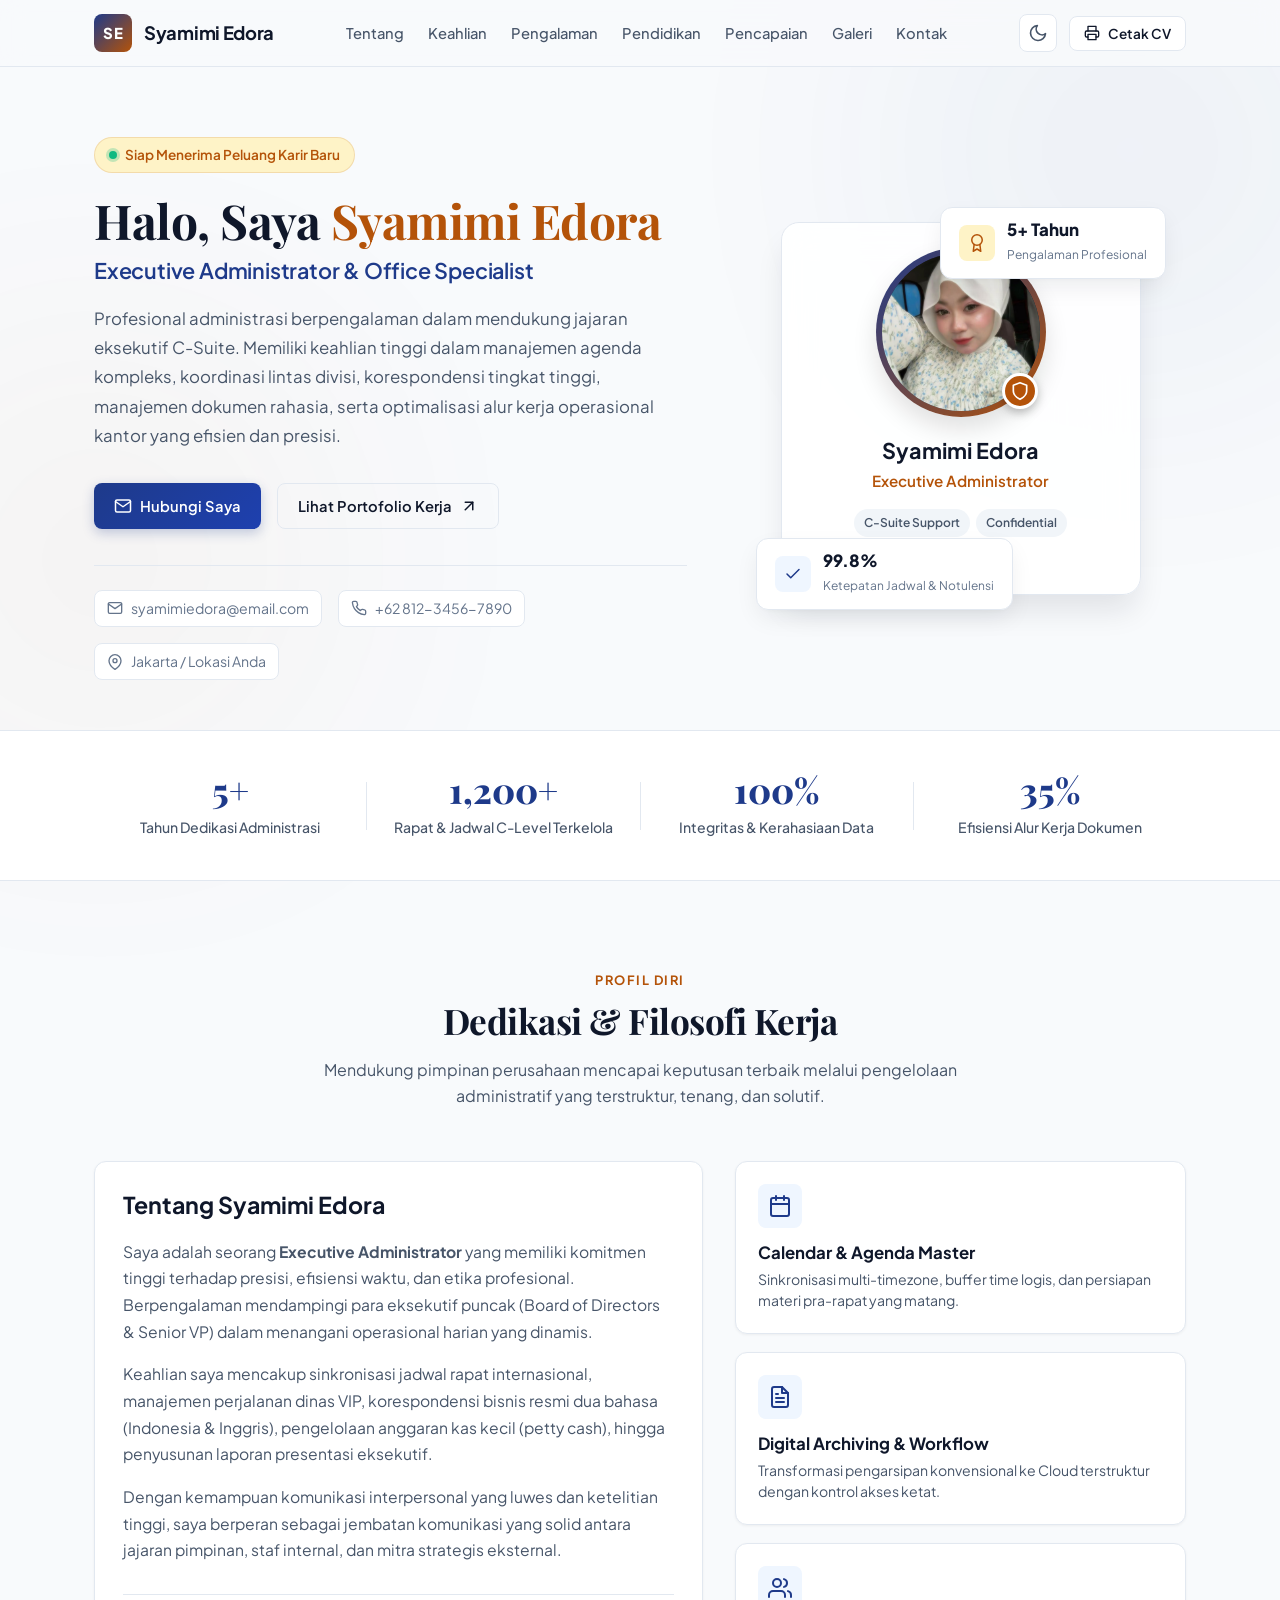
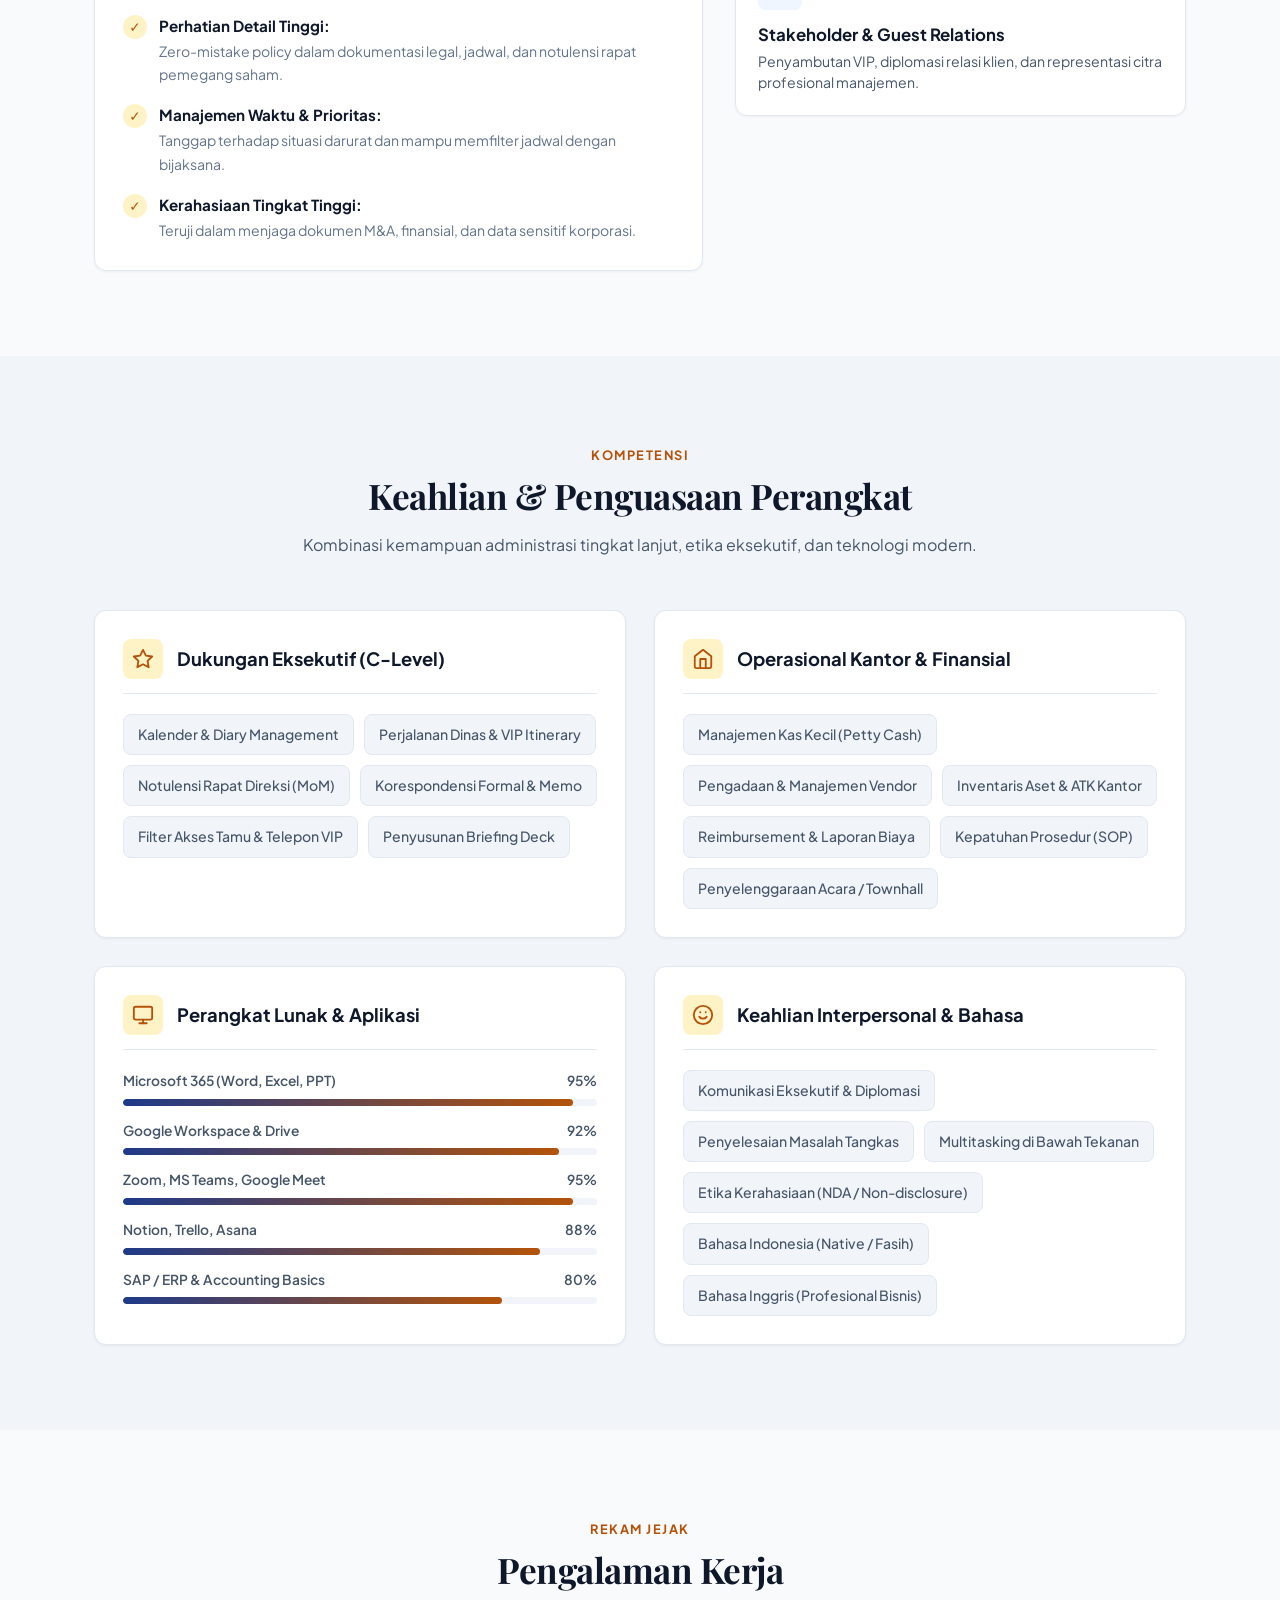
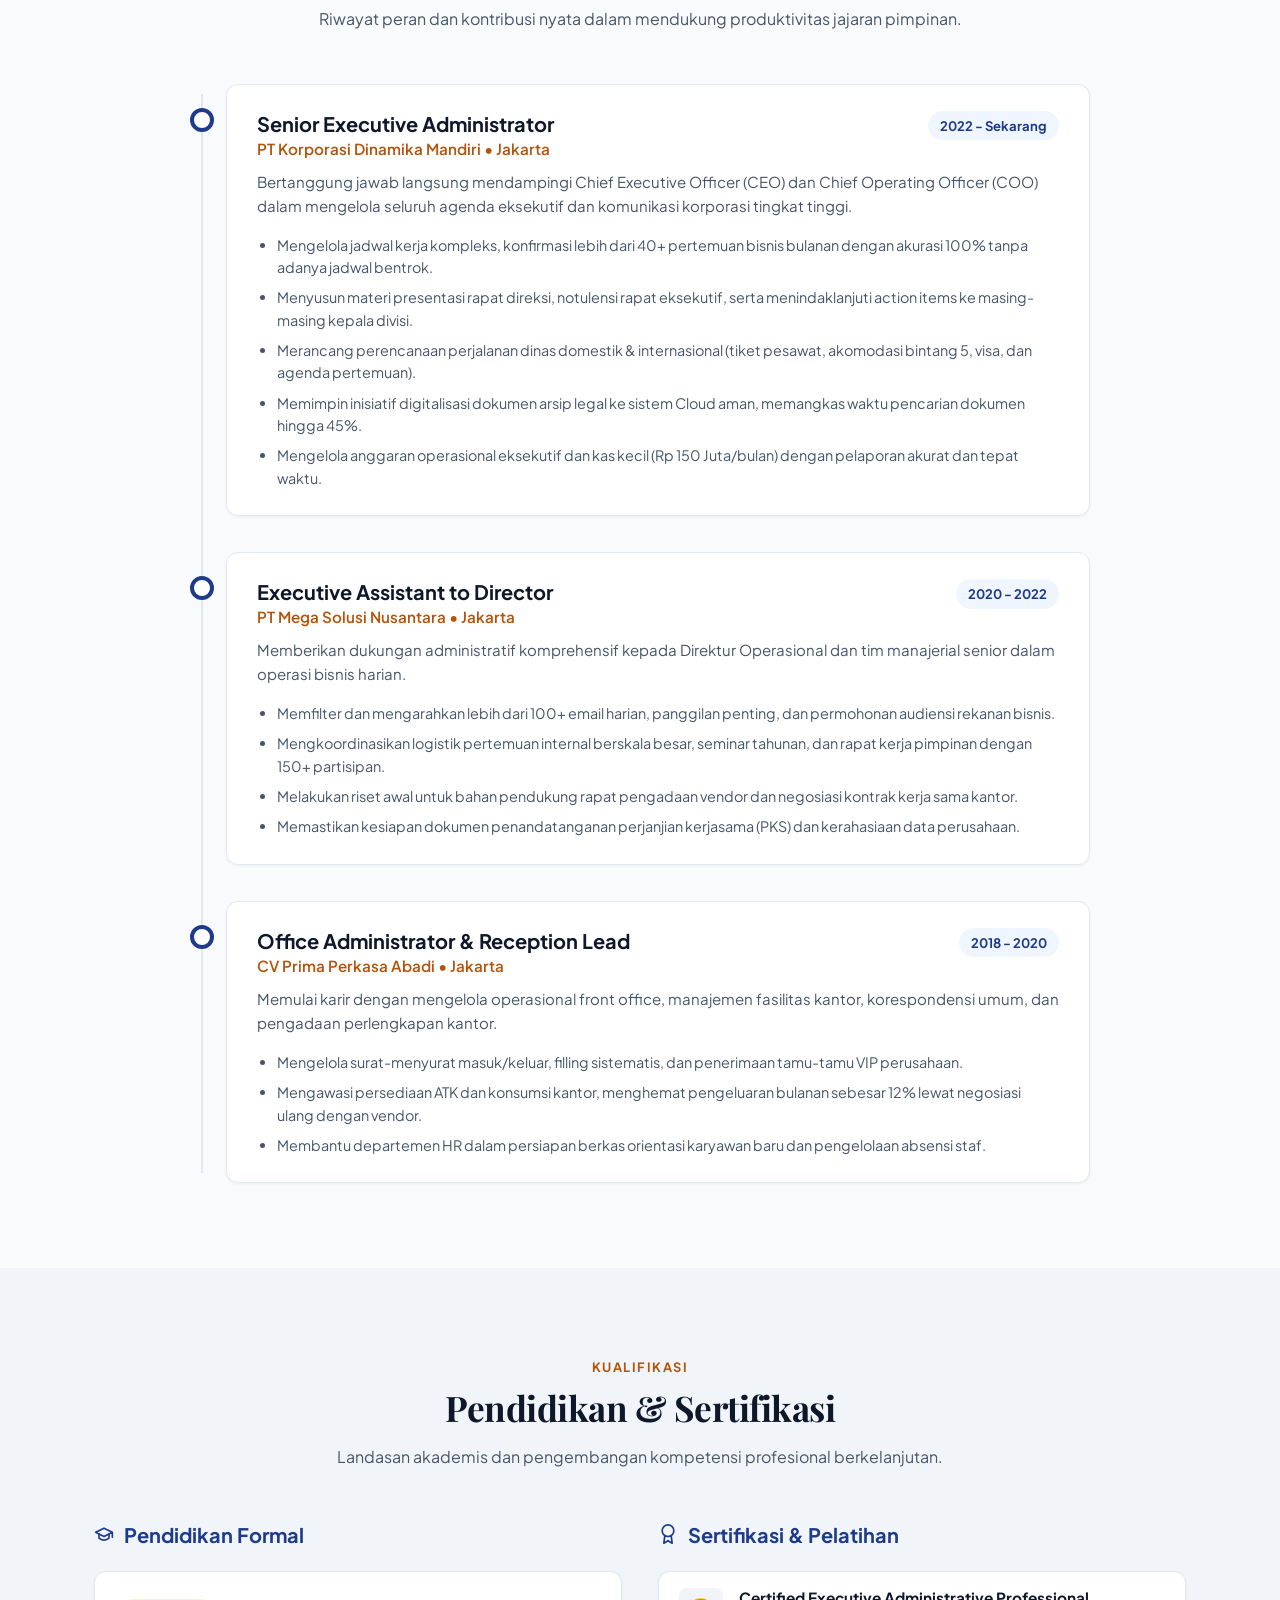
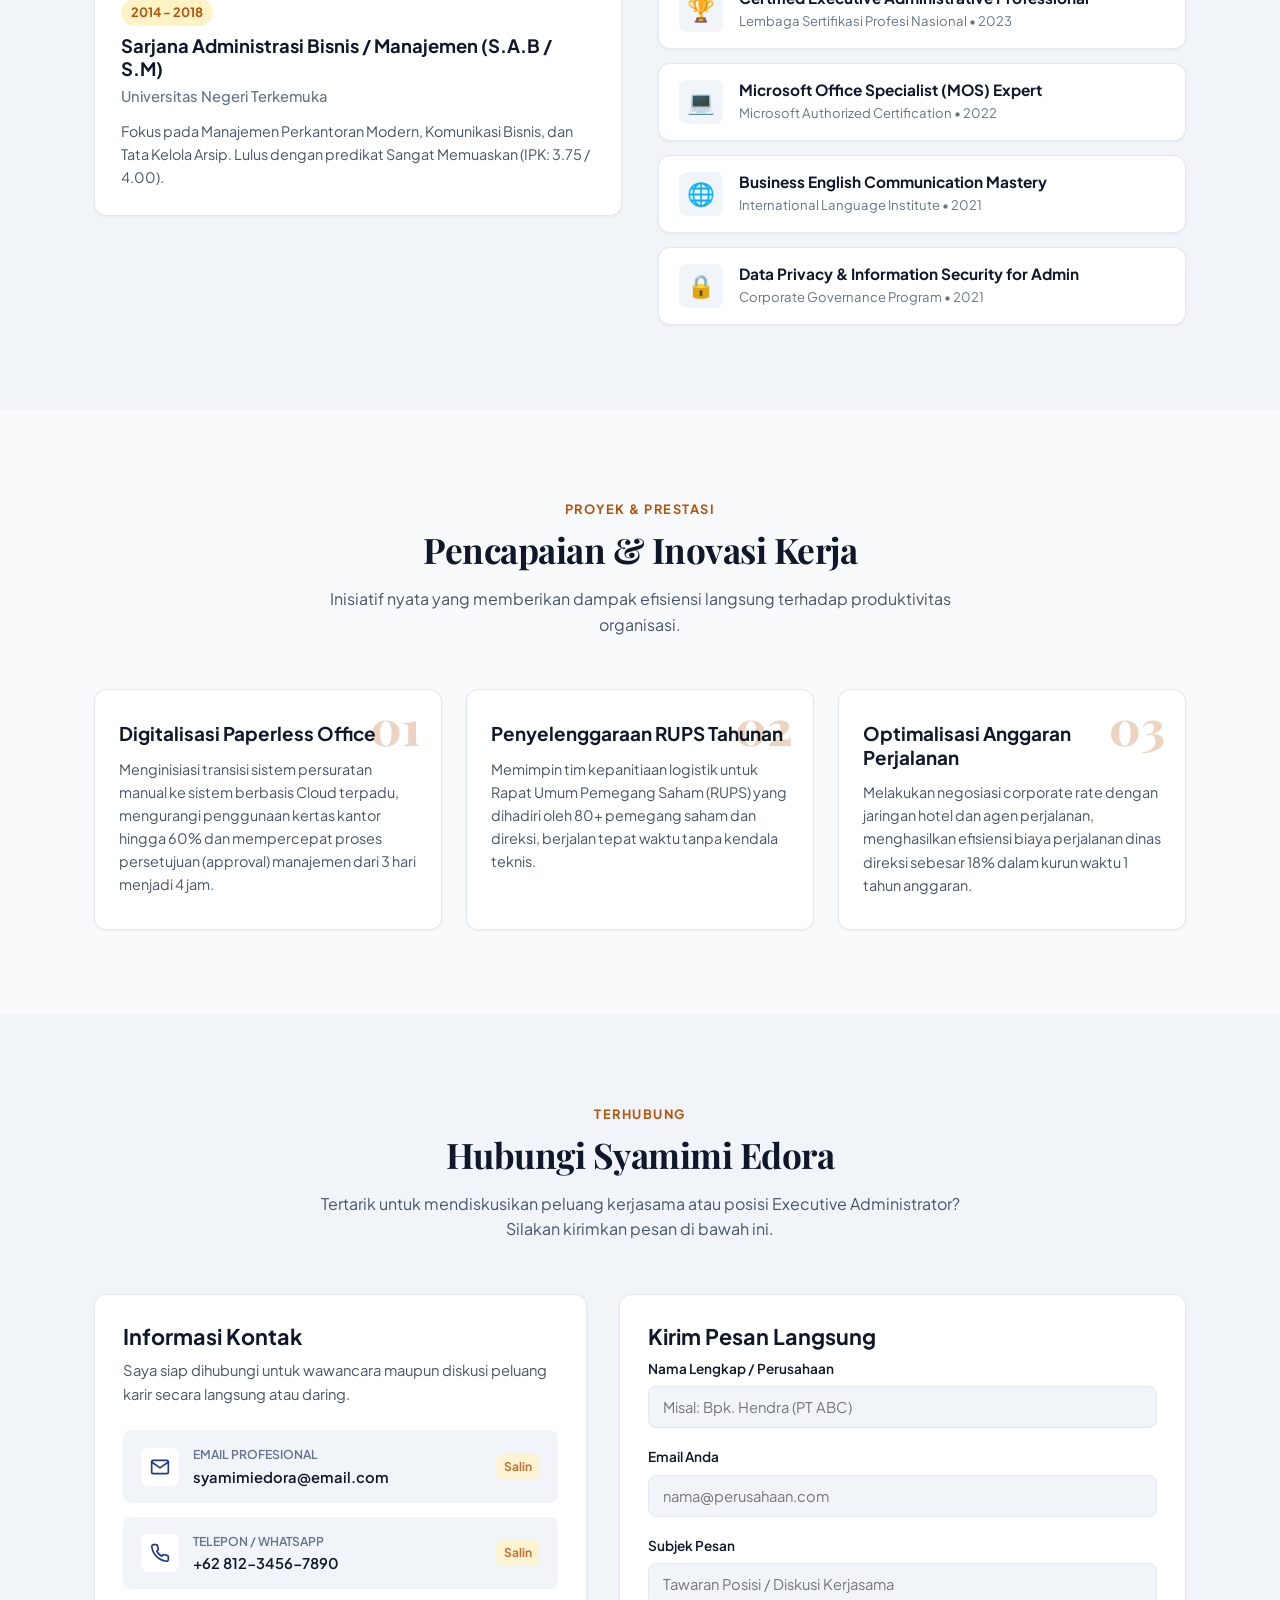
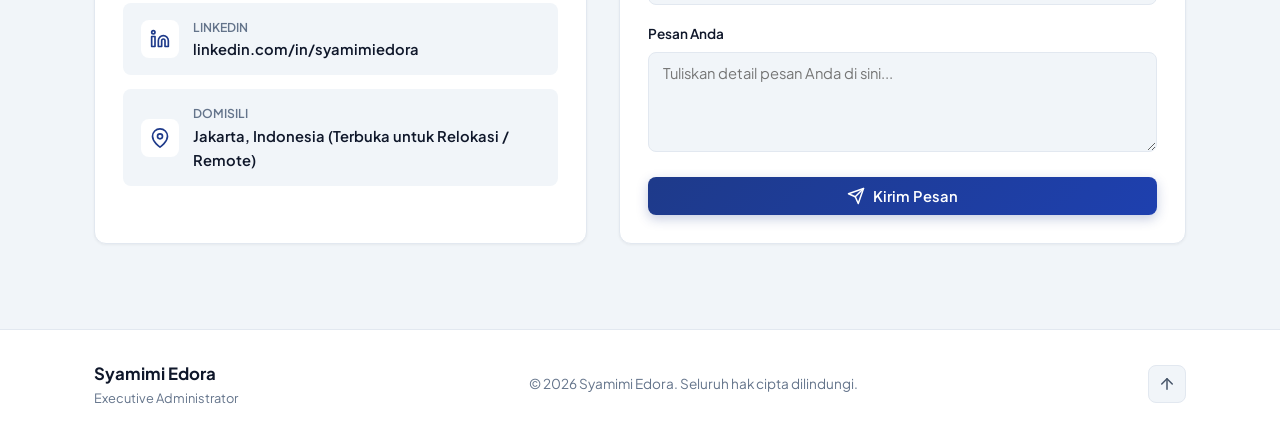
==== commit 8d124f9a: "Update Website CV Syamimi Edora: Tambahkan foto profil dan konfigurasi GitHub" ====
--- a/index.html
+++ b/index.html
@@ -113,11 +113,12 @@
                     <div class="profile-card">
                         <div class="card-glass-frame">
                             <div class="profile-image-container">
-                                <!-- Placeholder avatar with modern illustration or user photo -->
-                                <div class="avatar-placeholder">
-                                    <span class="avatar-initials">SE</span>
-                                    <div class="avatar-badge-icon">
-                                        <svg xmlns="http://www.w3.org/2000/svg" width="22" height="22" viewBox="0 0 24 24" fill="none" stroke="currentColor" stroke-width="2" stroke-linecap="round" stroke-linejoin="round"><path d="M12 22s8-4 8-10V5l-8-3-8 3v7c0 6 8 10 8 10z"/></svg>
+                                <div class="avatar-photo-frame">
+                                    <div class="avatar-img-mask">
+                                        <img src="images/gambar edora.jpeg" alt="Foto Profil Syamimi Edora" class="profile-avatar-img">
+                                    </div>
+                                    <div class="avatar-badge-icon" title="Executive Verified">
+                                        <svg xmlns="http://www.w3.org/2000/svg" width="20" height="20" viewBox="0 0 24 24" fill="none" stroke="currentColor" stroke-width="2" stroke-linecap="round" stroke-linejoin="round"><path d="M12 22s8-4 8-10V5l-8-3-8 3v7c0 6 8 10 8 10z"/></svg>
                                     </div>
                                 </div>
                             </div>
--- a/style.css
+++ b/style.css
@@ -485,6 +485,35 @@
     padding: 6px;
     background: linear-gradient(135deg, var(--primary), var(--accent));
     box-shadow: 0 12px 24px rgba(0, 0, 0, 0.12);
+    position: relative;
+}
+
+.avatar-photo-frame {
+    position: relative;
+    width: 100%;
+    height: 100%;
+}
+
+.avatar-img-mask {
+    width: 100%;
+    height: 100%;
+    border-radius: 50%;
+    overflow: hidden;
+    background: #1e293b;
+    box-shadow: inset 0 2px 6px rgba(0, 0, 0, 0.2);
+}
+
+.profile-avatar-img {
+    width: 100%;
+    height: 100%;
+    object-fit: cover;
+    object-position: center 20%;
+    display: block;
+    transition: transform 0.4s ease;
+}
+
+.profile-card:hover .profile-avatar-img {
+    transform: scale(1.06);
 }
 
 .avatar-placeholder {
@@ -522,6 +551,8 @@
     align-items: center;
     justify-content: center;
     border: 3px solid var(--bg-surface);
+    box-shadow: 0 4px 10px rgba(0, 0, 0, 0.25);
+    z-index: 3;
 }
 
 .profile-name {
